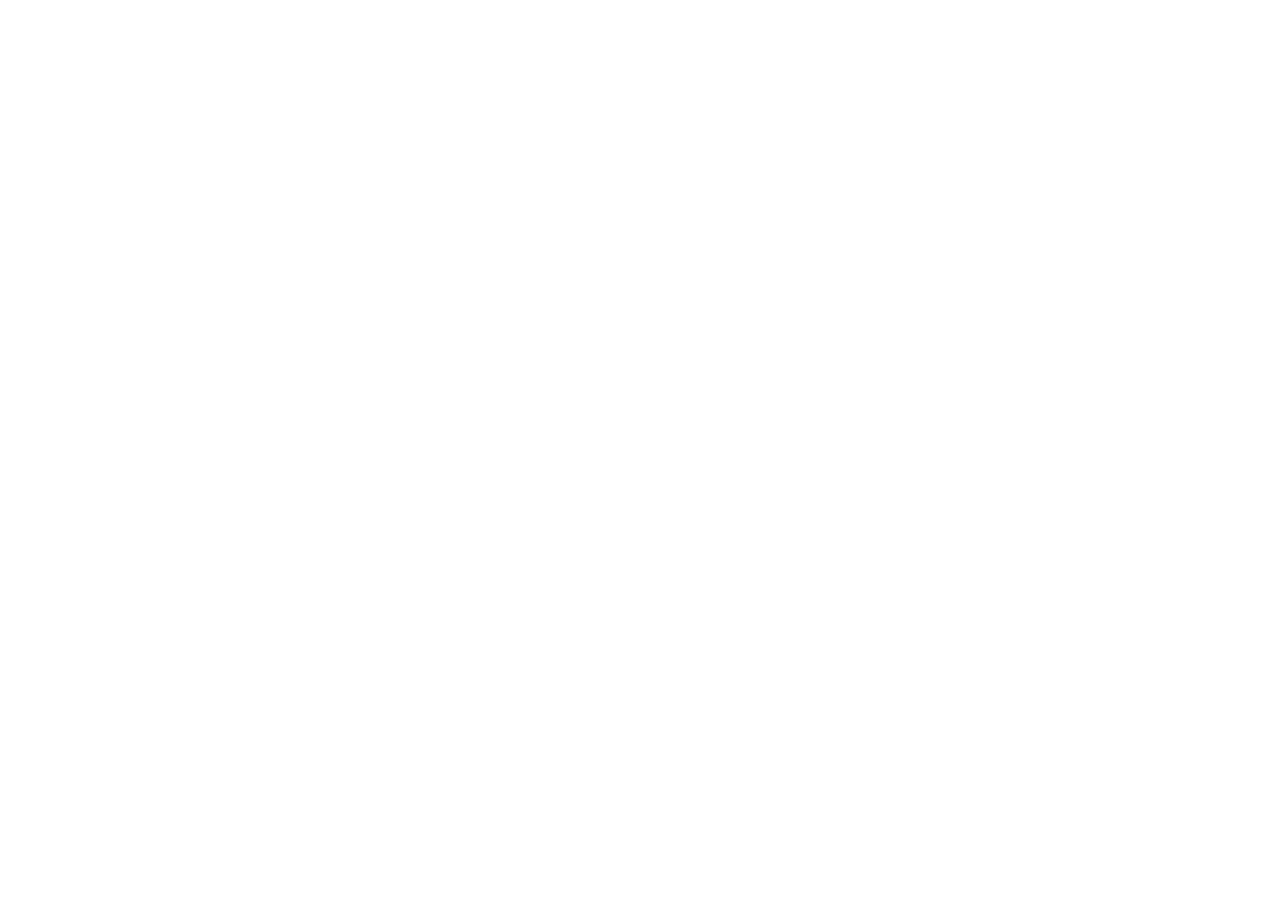
==== profile.html @ 38b1b71f "twitter clone" ====
<!DOCTYPE html>
<html lang="en">
<head>
    <meta charset="UTF-8">
    <meta http-equiv="X-UA-Compatible" content="IE=edge">
    <meta name="viewport" content="width=device-width, initial-scale=1.0">
    <link rel="shortcut icon" type="image/svg" href="/images/favicon.svg">
    <title>Profile | It's you</title>
</head>
<body>
    
</body>
</html>
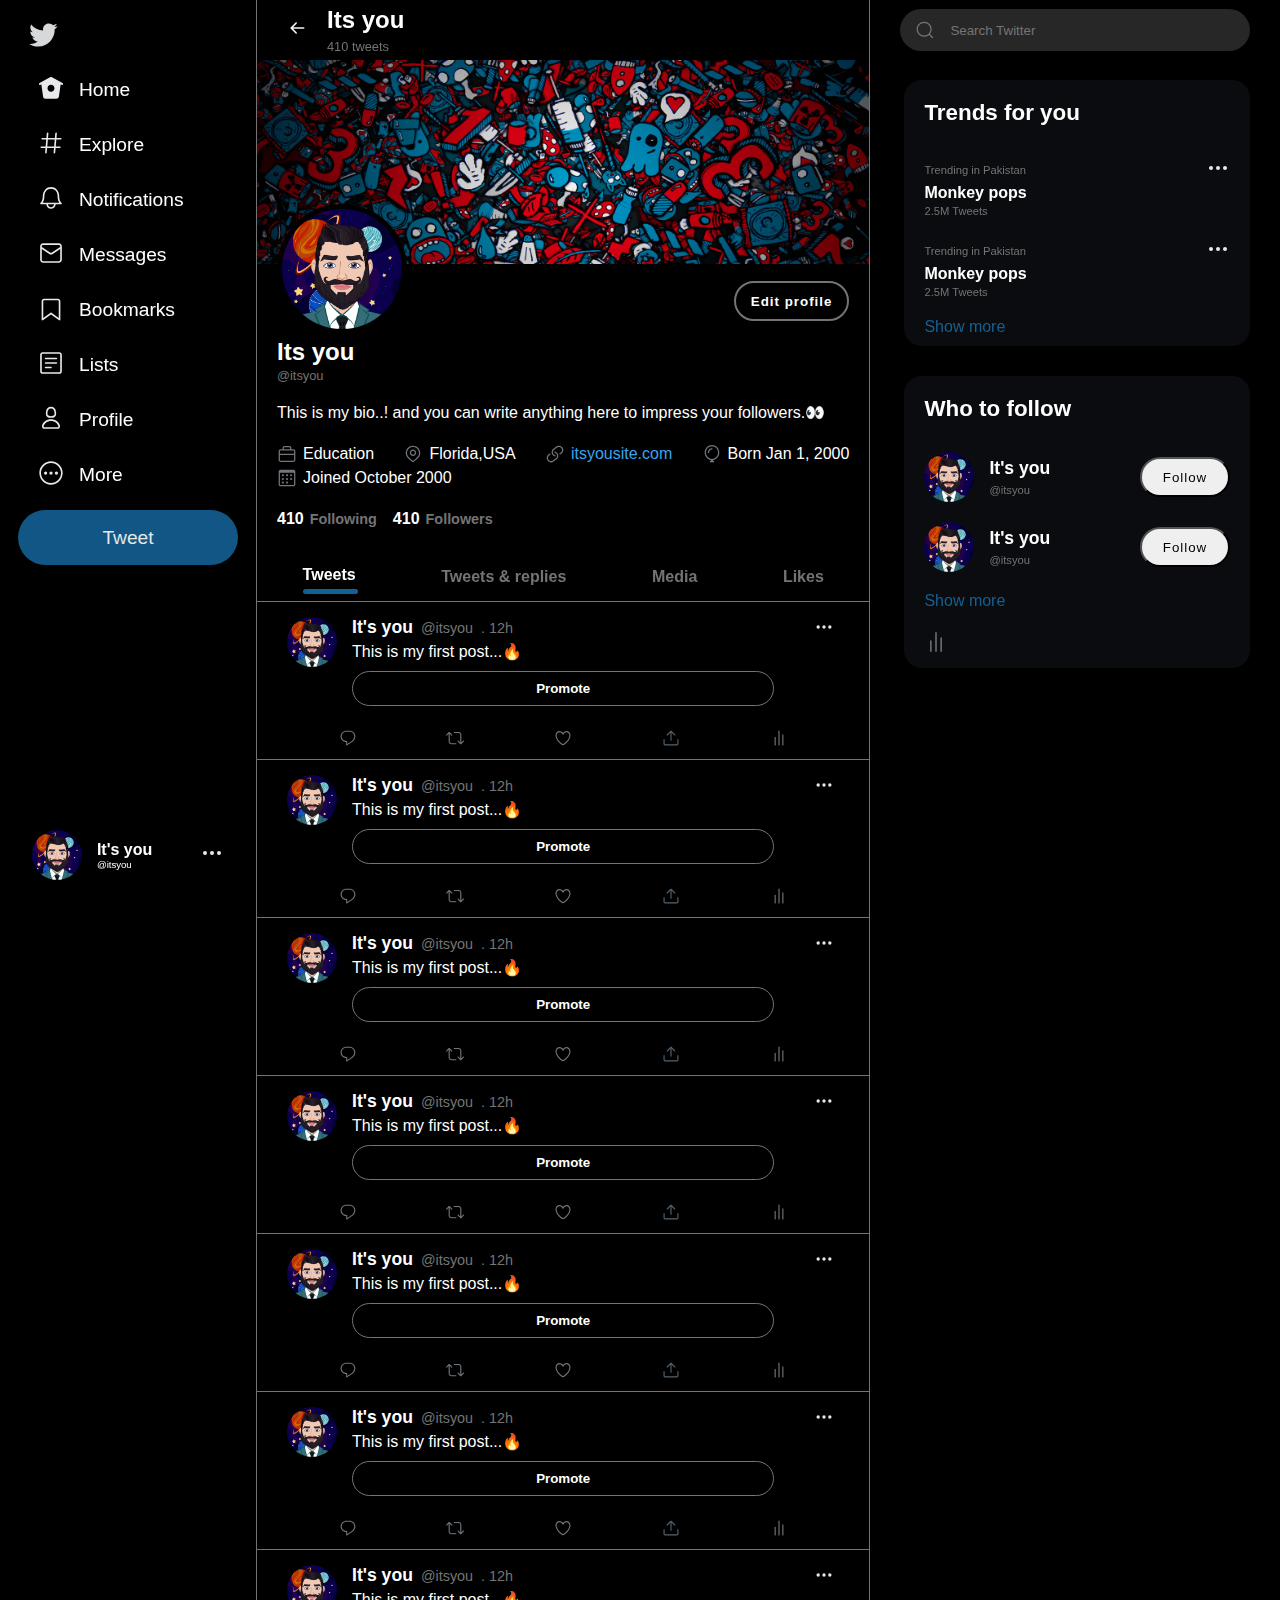
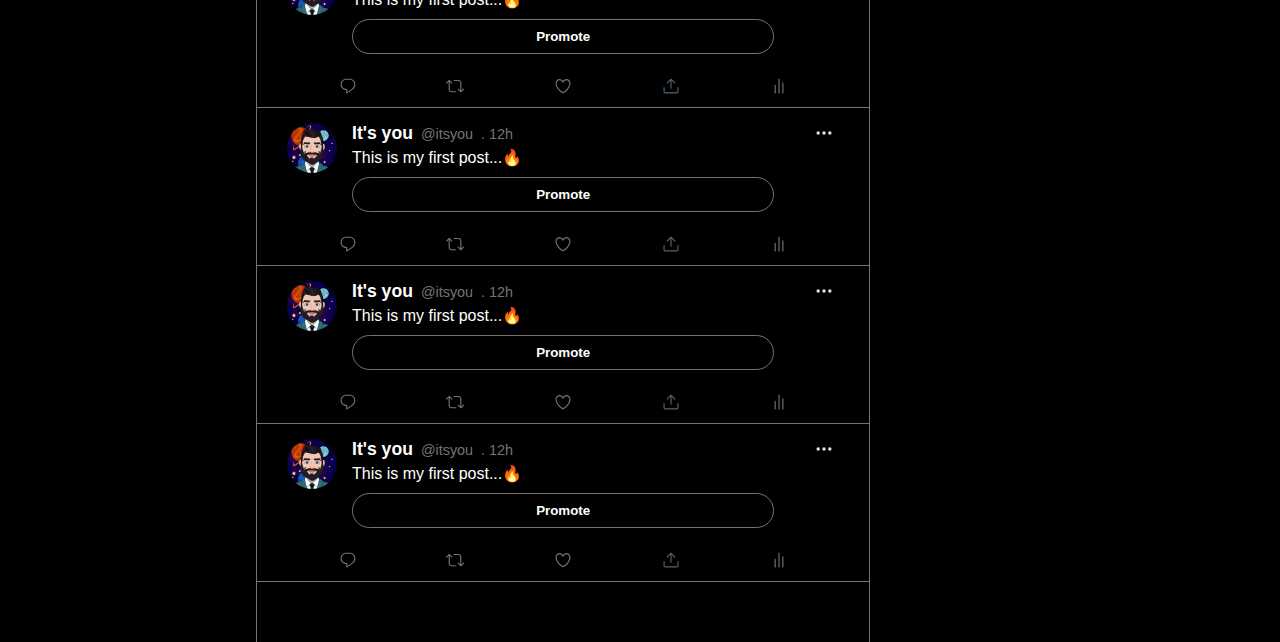
==== commit 99da9262: "twitter" ====
--- a/profile.html
+++ b/profile.html
@@ -1,13 +1,849 @@
 <!DOCTYPE html>
 <html lang="en">
+
 <head>
     <meta charset="UTF-8">
     <meta http-equiv="X-UA-Compatible" content="IE=edge">
     <meta name="viewport" content="width=device-width, initial-scale=1.0">
-    <link rel="shortcut icon" type="image/svg" href="/images/favicon.svg">
-    <title>Profile | It's you</title>
+    <link rel="stylesheet" type="text/css" href="profile.css">
+    <link rel="shortcut icon" type="image/svg" href="favicon.svg">
+    <title>Its you(@itsyou) / Twitter</title>
 </head>
+
 <body>
-    
+    <main>
+        <nav>
+            <div class="main-links">
+                <ul>
+                    <li>
+                        <a href="#">
+                            <img src="logo.svg" alt="logo">
+                        </a>
+                    </li>
+
+                    <li>
+                        <a href="#">
+                            <img src="home.svg" alt="home"><span class="menu-name">Home</span></a>
+                    </li>
+
+                    <li>
+                        <a href="#">
+                            <img src="hash.svg" alt="explore"><span class="menu-name">Explore</span></a>
+                    </li>
+
+                    <li>
+                        <a href="#">
+                            <img src="notification.svg" alt="notification"><span class="menu-name">Notifications </span></a>
+                    </li>
+
+                    <li>
+                        <a href="#">
+                            <img src="message.svg" alt="messages"><span class="menu-name">Messages</span></a>
+                    </li>
+
+                    <li>
+                        <a href="#">
+                            <img src="bookmark.svg" alt="bookmarks"><span class="menu-name">Bookmarks</span></a>
+                    </li>
+
+                    <li>
+                        <a href="#">
+                            <img src="list.svg" alt="list"><span class="menu-name">Lists</span></a>
+                    </li>
+                    <li>
+                        <a href="#">
+                            <img src="profile.svg" alt="profile"><span class="menu-name">Profile </span></a>
+                    </li>
+                    <li>
+                        <a href="#">
+                            <img src="more-icon.svg" alt="more"><span class="menu-name">More </span></a>
+                    </li>
+                    <button class="btn-tweet" type="button"><span class="menu-name">Tweet</span><span class="img-tweet"><img src="tweet-icon.svg"></span></button>
+                </ul>
+                <div class="profile-main">
+                    <div class="profile-data">
+                        <img src="AvatarMaker.png" alt="profile">
+
+                        <span class="menu-name"><div class="profile-name">
+                            <h1>It's you</h1>
+                            <p>@itsyou</p>
+                        </div></span>
+                    </div>
+                    <a href="#">
+                        <span class="menu-name"><img src="3-dots.svg" profile="dots"></span>
+                    </a>
+                </div>
+            </div>
+
+
+        </nav>
+        <div class="main-container">
+            <!-- middle side -->
+            <div class="main-posts">
+                <!-- navbar for mobile -->
+
+                <nav class="navbar-mobile">
+                    <ul>
+                        <li>
+                            <a href="#">
+                                <img src="home.svg">
+                            </a>
+                        </li>
+                        <li>
+                            <a href="#">
+                                <img src="search.svg">
+                            </a>
+                        </li>
+                        <li>
+                            <a href="#">
+                                <img src="notification.svg">
+                            </a>
+                        </li>
+                        <li>
+                            <a href="#">
+                                <img src="message.svg">
+                            </a>
+                        </li>
+                    </ul>
+                </nav>
+                <div class="head">
+                    <div class="left">
+                        <a href="index.html">
+                            <img src="back-arrow.svg" alt="profile">
+                        </a>
+                        <a href="#">
+                            <h1>Its you</h1>
+                            <p class="thin">410 tweets</p>
+                        </a>
+                    </div>
+                    <!-- profile header -->
+                </div>
+                <div class="flex-textarea">
+                    <img src="cover.jpg" alt="profile" class="cover">
+                </div>
+                <div class="flex-icons">
+                    <div class="icon-profile">
+                        <img src="AvatarMaker.png" alt="profile" class="profile-pic">
+                    </div>
+                    <button type="button">Edit profile</button>
+                </div>
+                <div class="flex-details">
+                    <h1>
+                        Its you
+                    </h1>
+                    <p class="thin">@itsyou</p>
+                    <p class="bio" contenteditable="true">This is my bio..! and you can write anything here to impress your followers.👀</p>
+                    <div class="flex-links">
+                        <ul>
+                            <li>
+                                <img src="bag.svg" alt="bag">
+                                <p>Education</p>
+                            </li>
+                            <li>
+                                <img src="location-profile.svg" alt="location">
+                                <p>Florida,USA</p>
+                            </li>
+                            <li>
+                                <img src="link.svg" alt="link">
+                                <p class="site">itsyousite.com</p>
+                            </li>
+                            <li>
+                                <img src="dob.svg" alt="dob">
+                                <p>Born Jan 1, 2000</p>
+                            </li>
+                            <li>
+                                <img src="calendar-profile.svg" alt="dob">
+                                <p>Joined October 2000</p>
+                            </li>
+                        </ul>
+                    </div>
+
+                    <div class="follower-details">
+                        <h4>410<span class="thin">Following</span></h4>
+                        <h4>410<span class="thin">Followers</span></h4>
+                    </div>
+
+                </div>
+                <div class="tweet-menu">
+                    <ul>
+                        <li>
+                            <a href="#">
+                                <h4>Tweets</h4>
+                            </a>
+                        </li>
+                        <li>
+                            <a href="#">
+                                <h4 class="thin">Tweets & replies</h4>
+                            </a>
+                        </li>
+                        <li>
+                            <a href="#">
+                                <h4 class="thin">Media</h4>
+                            </a>
+                        </li>
+                        <li>
+                            <a href="#">
+                                <h4 class="thin">Likes</h4>
+                            </a>
+                        </li>
+
+                    </ul>
+                </div>
+                <!-- posts -->
+                <div class="follower-post">
+                    <div class="follower">
+                        <img src="AvatarMaker.png" alt="profile">
+                        <h1>It's you<span class="follower-id">&nbsp; @itsyou&nbsp;&nbsp;. 12h</span></h1>
+                    </div>
+                    <div class="dots">
+                        <a href="#">
+                            <img src="3-dots.svg" alt="menu">
+                        </a>
+                    </div>
+                </div>
+                <div class="post">
+                    <p>This is my first post...🔥</p>
+                    <button type="button">Promote</button>
+                </div>
+                <div class="post-icon">
+
+                    <ul>
+                        <li>
+                            <a href="#">
+                                <i>
+                                <svg xmlns:xlink="http://www.w3.org/1999/xlink" xmlns="http://www.w3.org/2000/svg" viewBox="0 0 24 24" aria-hidden="true" class="r-4qtqp9 r-yyyyoo r-1xvli5t r-dnmrzs r-bnwqim r-1plcrui r-lrvibr r-1hdv0qi" width="24"  height="24" ><g fill="#71767B"><path d="M14.046 2.242l-4.148-.01h-.002c-4.374 0-7.8 3.427-7.8 7.802 0 4.098 3.186 7.206 7.465 7.37v3.828c0 .108.044.286.12.403.142.225.384.347.632.347.138 0 .277-.038.402-.118.264-.168 6.473-4.14 8.088-5.506 1.902-1.61 3.04-3.97 3.043-6.312v-.017c-.006-4.367-3.43-7.787-7.8-7.788zm3.787 12.972c-1.134.96-4.862 3.405-6.772 4.643V16.67c0-.414-.335-.75-.75-.75h-.396c-3.66 0-6.318-2.476-6.318-5.886 0-3.534 2.768-6.302 6.3-6.302l4.147.01h.002c3.532 0 6.3 2.766 6.302 6.296-.003 1.91-.942 3.844-2.514 5.176z" fill="#71767B"></path></g></svg>
+                                </i>
+                            </a>
+                        </li>
+                        <li>
+                            <a href="#">
+                                <i>
+                                    <svg xmlns:xlink="http://www.w3.org/1999/xlink" xmlns="http://www.w3.org/2000/svg" viewBox="0 0 24 24" aria-hidden="true" class="r-4qtqp9 r-yyyyoo r-1xvli5t r-dnmrzs r-bnwqim r-1plcrui r-lrvibr r-1hdv0qi" width="24"  height="24" ><g fill="#71767B"><path d="M23.77 15.67c-.292-.293-.767-.293-1.06 0l-2.22 2.22V7.65c0-2.068-1.683-3.75-3.75-3.75h-5.85c-.414 0-.75.336-.75.75s.336.75.75.75h5.85c1.24 0 2.25 1.01 2.25 2.25v10.24l-2.22-2.22c-.293-.293-.768-.293-1.06 0s-.294.768 0 1.06l3.5 3.5c.145.147.337.22.53.22s.383-.072.53-.22l3.5-3.5c.294-.292.294-.767 0-1.06zm-10.66 3.28H7.26c-1.24 0-2.25-1.01-2.25-2.25V6.46l2.22 2.22c.148.147.34.22.532.22s.384-.073.53-.22c.293-.293.293-.768 0-1.06l-3.5-3.5c-.293-.294-.768-.294-1.06 0l-3.5 3.5c-.294.292-.294.767 0 1.06s.767.293 1.06 0l2.22-2.22V16.7c0 2.068 1.683 3.75 3.75 3.75h5.85c.414 0 .75-.336.75-.75s-.337-.75-.75-.75z" fill="#71767B"></path></g></svg>
+                                </i>
+                            </a>
+                        </li>
+                        <li>
+                            <a href="#">
+                                <i>
+                                    <svg xmlns:xlink="http://www.w3.org/1999/xlink" xmlns="http://www.w3.org/2000/svg" viewBox="0 0 24 24" aria-hidden="true" class="r-4qtqp9 r-yyyyoo r-1xvli5t r-dnmrzs r-bnwqim r-1plcrui r-lrvibr r-1hdv0qi" width="24"  height="24" ><g fill="#71767B"><path d="M12 21.638h-.014C9.403 21.59 1.95 14.856 1.95 8.478c0-3.064 2.525-5.754 5.403-5.754 2.29 0 3.83 1.58 4.646 2.73.814-1.148 2.354-2.73 4.645-2.73 2.88 0 5.404 2.69 5.404 5.755 0 6.376-7.454 13.11-10.037 13.157H12zM7.354 4.225c-2.08 0-3.903 1.988-3.903 4.255 0 5.74 7.034 11.596 8.55 11.658 1.518-.062 8.55-5.917 8.55-11.658 0-2.267-1.823-4.255-3.903-4.255-2.528 0-3.94 2.936-3.952 2.965-.23.562-1.156.562-1.387 0-.014-.03-1.425-2.965-3.954-2.965z" fill="#71767B"></path></g></svg>
+                                </i>
+                            </a>
+                        </li>
+                        <li>
+                            <a href="#">
+                                <i>
+                                    <svg xmlns:xlink="http://www.w3.org/1999/xlink" xmlns="http://www.w3.org/2000/svg" viewBox="0 0 24 24" aria-hidden="true" class="r-4qtqp9 r-yyyyoo r-1xvli5t r-dnmrzs r-bnwqim r-1plcrui r-lrvibr r-1hdv0qi" width="24"  height="24" ><g fill="#536471"><path d="M17.53 7.47l-5-5c-.293-.293-.768-.293-1.06 0l-5 5c-.294.293-.294.768 0 1.06s.767.294 1.06 0l3.72-3.72V15c0 .414.336.75.75.75s.75-.336.75-.75V4.81l3.72 3.72c.146.147.338.22.53.22s.384-.072.53-.22c.293-.293.293-.767 0-1.06z" fill="#536471"></path><path d="M19.708 21.944H4.292C3.028 21.944 2 20.916 2 19.652V14c0-.414.336-.75.75-.75s.75.336.75.75v5.652c0 .437.355.792.792.792h15.416c.437 0 .792-.355.792-.792V14c0-.414.336-.75.75-.75s.75.336.75.75v5.652c0 1.264-1.028 2.292-2.292 2.292z" fill="#536471"></path></g></svg>
+                                </i>
+                            </a>
+                        </li>
+                        <li>
+                            <a href="#">
+                                <i>
+                                    <svg xmlns:xlink="http://www.w3.org/1999/xlink" xmlns="http://www.w3.org/2000/svg" viewBox="0 0 24 24" aria-hidden="true" class="r-4qtqp9 r-yyyyoo r-1xvli5t r-dnmrzs r-bnwqim r-1plcrui r-lrvibr r-1hdv0qi" width="24"  height="24" ><g fill="#71767B"><path d="M12 22c-.414 0-.75-.336-.75-.75V2.75c0-.414.336-.75.75-.75s.75.336.75.75v18.5c0 .414-.336.75-.75.75zm5.14 0c-.415 0-.75-.336-.75-.75V7.89c0-.415.335-.75.75-.75s.75.335.75.75v13.36c0 .414-.337.75-.75.75zM6.86 22c-.413 0-.75-.336-.75-.75V10.973c0-.414.337-.75.75-.75s.75.336.75.75V21.25c0 .414-.335.75-.75.75z" fill="#71767B"></path></g></svg>
+                                </i>
+                            </a>
+                        </li>
+                    </ul>
+                </div>
+                <!-- end post -->
+
+                <!-- posts -->
+                <div class="follower-post">
+                    <div class="follower">
+                        <img src="AvatarMaker.png" alt="profile">
+                        <h1>It's you<span class="follower-id">&nbsp; @itsyou&nbsp;&nbsp;. 12h</span></h1>
+                    </div>
+                    <div class="dots">
+                        <a href="#">
+                            <img src="3-dots.svg" alt="menu">
+                        </a>
+                    </div>
+                </div>
+                <div class="post">
+                    <p>This is my first post...🔥</p>
+                    <button type="button">Promote</button>
+                </div>
+                <div class="post-icon">
+                    <ul>
+                        <li>
+                            <a href="#">
+                                <i>
+                                <svg xmlns:xlink="http://www.w3.org/1999/xlink" xmlns="http://www.w3.org/2000/svg" viewBox="0 0 24 24" aria-hidden="true" class="r-4qtqp9 r-yyyyoo r-1xvli5t r-dnmrzs r-bnwqim r-1plcrui r-lrvibr r-1hdv0qi" width="24"  height="24" ><g fill="#71767B"><path d="M14.046 2.242l-4.148-.01h-.002c-4.374 0-7.8 3.427-7.8 7.802 0 4.098 3.186 7.206 7.465 7.37v3.828c0 .108.044.286.12.403.142.225.384.347.632.347.138 0 .277-.038.402-.118.264-.168 6.473-4.14 8.088-5.506 1.902-1.61 3.04-3.97 3.043-6.312v-.017c-.006-4.367-3.43-7.787-7.8-7.788zm3.787 12.972c-1.134.96-4.862 3.405-6.772 4.643V16.67c0-.414-.335-.75-.75-.75h-.396c-3.66 0-6.318-2.476-6.318-5.886 0-3.534 2.768-6.302 6.3-6.302l4.147.01h.002c3.532 0 6.3 2.766 6.302 6.296-.003 1.91-.942 3.844-2.514 5.176z" fill="#71767B"></path></g></svg>
+                                </i>
+                            </a>
+                        </li>
+                        <li>
+                            <a href="#">
+                                <i>
+                                    <svg xmlns:xlink="http://www.w3.org/1999/xlink" xmlns="http://www.w3.org/2000/svg" viewBox="0 0 24 24" aria-hidden="true" class="r-4qtqp9 r-yyyyoo r-1xvli5t r-dnmrzs r-bnwqim r-1plcrui r-lrvibr r-1hdv0qi" width="24"  height="24" ><g fill="#71767B"><path d="M23.77 15.67c-.292-.293-.767-.293-1.06 0l-2.22 2.22V7.65c0-2.068-1.683-3.75-3.75-3.75h-5.85c-.414 0-.75.336-.75.75s.336.75.75.75h5.85c1.24 0 2.25 1.01 2.25 2.25v10.24l-2.22-2.22c-.293-.293-.768-.293-1.06 0s-.294.768 0 1.06l3.5 3.5c.145.147.337.22.53.22s.383-.072.53-.22l3.5-3.5c.294-.292.294-.767 0-1.06zm-10.66 3.28H7.26c-1.24 0-2.25-1.01-2.25-2.25V6.46l2.22 2.22c.148.147.34.22.532.22s.384-.073.53-.22c.293-.293.293-.768 0-1.06l-3.5-3.5c-.293-.294-.768-.294-1.06 0l-3.5 3.5c-.294.292-.294.767 0 1.06s.767.293 1.06 0l2.22-2.22V16.7c0 2.068 1.683 3.75 3.75 3.75h5.85c.414 0 .75-.336.75-.75s-.337-.75-.75-.75z" fill="#71767B"></path></g></svg>
+                                </i>
+                            </a>
+                        </li>
+                        <li>
+                            <a href="#">
+                                <i>
+                                    <svg xmlns:xlink="http://www.w3.org/1999/xlink" xmlns="http://www.w3.org/2000/svg" viewBox="0 0 24 24" aria-hidden="true" class="r-4qtqp9 r-yyyyoo r-1xvli5t r-dnmrzs r-bnwqim r-1plcrui r-lrvibr r-1hdv0qi" width="24"  height="24" ><g fill="#71767B"><path d="M12 21.638h-.014C9.403 21.59 1.95 14.856 1.95 8.478c0-3.064 2.525-5.754 5.403-5.754 2.29 0 3.83 1.58 4.646 2.73.814-1.148 2.354-2.73 4.645-2.73 2.88 0 5.404 2.69 5.404 5.755 0 6.376-7.454 13.11-10.037 13.157H12zM7.354 4.225c-2.08 0-3.903 1.988-3.903 4.255 0 5.74 7.034 11.596 8.55 11.658 1.518-.062 8.55-5.917 8.55-11.658 0-2.267-1.823-4.255-3.903-4.255-2.528 0-3.94 2.936-3.952 2.965-.23.562-1.156.562-1.387 0-.014-.03-1.425-2.965-3.954-2.965z" fill="#71767B"></path></g></svg>
+                                </i>
+                            </a>
+                        </li>
+                        <li>
+                            <a href="#">
+                                <i>
+                                    <svg xmlns:xlink="http://www.w3.org/1999/xlink" xmlns="http://www.w3.org/2000/svg" viewBox="0 0 24 24" aria-hidden="true" class="r-4qtqp9 r-yyyyoo r-1xvli5t r-dnmrzs r-bnwqim r-1plcrui r-lrvibr r-1hdv0qi" width="24"  height="24" ><g fill="#536471"><path d="M17.53 7.47l-5-5c-.293-.293-.768-.293-1.06 0l-5 5c-.294.293-.294.768 0 1.06s.767.294 1.06 0l3.72-3.72V15c0 .414.336.75.75.75s.75-.336.75-.75V4.81l3.72 3.72c.146.147.338.22.53.22s.384-.072.53-.22c.293-.293.293-.767 0-1.06z" fill="#536471"></path><path d="M19.708 21.944H4.292C3.028 21.944 2 20.916 2 19.652V14c0-.414.336-.75.75-.75s.75.336.75.75v5.652c0 .437.355.792.792.792h15.416c.437 0 .792-.355.792-.792V14c0-.414.336-.75.75-.75s.75.336.75.75v5.652c0 1.264-1.028 2.292-2.292 2.292z" fill="#536471"></path></g></svg>
+                                </i>
+                            </a>
+                        </li>
+                        <li>
+                            <a href="#">
+                                <i>
+                                    <svg xmlns:xlink="http://www.w3.org/1999/xlink" xmlns="http://www.w3.org/2000/svg" viewBox="0 0 24 24" aria-hidden="true" class="r-4qtqp9 r-yyyyoo r-1xvli5t r-dnmrzs r-bnwqim r-1plcrui r-lrvibr r-1hdv0qi" width="24"  height="24" ><g fill="#71767B"><path d="M12 22c-.414 0-.75-.336-.75-.75V2.75c0-.414.336-.75.75-.75s.75.336.75.75v18.5c0 .414-.336.75-.75.75zm5.14 0c-.415 0-.75-.336-.75-.75V7.89c0-.415.335-.75.75-.75s.75.335.75.75v13.36c0 .414-.337.75-.75.75zM6.86 22c-.413 0-.75-.336-.75-.75V10.973c0-.414.337-.75.75-.75s.75.336.75.75V21.25c0 .414-.335.75-.75.75z" fill="#71767B"></path></g></svg>
+                                </i>
+                            </a>
+                        </li>
+                    </ul>
+                </div>
+                <!-- end post -->
+
+                <!-- posts -->
+                <div class="follower-post">
+                    <div class="follower">
+                        <img src="AvatarMaker.png" alt="profile">
+                        <h1>It's you<span class="follower-id">&nbsp; @itsyou&nbsp;&nbsp;. 12h</span></h1>
+                    </div>
+                    <div class="dots">
+                        <a href="#">
+                            <img src="3-dots.svg" alt="menu">
+                        </a>
+                    </div>
+                </div>
+                <div class="post">
+                    <p>This is my first post...🔥</p>
+                    <button type="button">Promote</button>
+                </div>
+                <div class="post-icon">
+                    <ul>
+                        <li>
+                            <a href="#">
+                                <i>
+                                <svg xmlns:xlink="http://www.w3.org/1999/xlink" xmlns="http://www.w3.org/2000/svg" viewBox="0 0 24 24" aria-hidden="true" class="r-4qtqp9 r-yyyyoo r-1xvli5t r-dnmrzs r-bnwqim r-1plcrui r-lrvibr r-1hdv0qi" width="24"  height="24" ><g fill="#71767B"><path d="M14.046 2.242l-4.148-.01h-.002c-4.374 0-7.8 3.427-7.8 7.802 0 4.098 3.186 7.206 7.465 7.37v3.828c0 .108.044.286.12.403.142.225.384.347.632.347.138 0 .277-.038.402-.118.264-.168 6.473-4.14 8.088-5.506 1.902-1.61 3.04-3.97 3.043-6.312v-.017c-.006-4.367-3.43-7.787-7.8-7.788zm3.787 12.972c-1.134.96-4.862 3.405-6.772 4.643V16.67c0-.414-.335-.75-.75-.75h-.396c-3.66 0-6.318-2.476-6.318-5.886 0-3.534 2.768-6.302 6.3-6.302l4.147.01h.002c3.532 0 6.3 2.766 6.302 6.296-.003 1.91-.942 3.844-2.514 5.176z" fill="#71767B"></path></g></svg>
+                                </i>
+                            </a>
+                        </li>
+                        <li>
+                            <a href="#">
+                                <i>
+                                    <svg xmlns:xlink="http://www.w3.org/1999/xlink" xmlns="http://www.w3.org/2000/svg" viewBox="0 0 24 24" aria-hidden="true" class="r-4qtqp9 r-yyyyoo r-1xvli5t r-dnmrzs r-bnwqim r-1plcrui r-lrvibr r-1hdv0qi" width="24"  height="24" ><g fill="#71767B"><path d="M23.77 15.67c-.292-.293-.767-.293-1.06 0l-2.22 2.22V7.65c0-2.068-1.683-3.75-3.75-3.75h-5.85c-.414 0-.75.336-.75.75s.336.75.75.75h5.85c1.24 0 2.25 1.01 2.25 2.25v10.24l-2.22-2.22c-.293-.293-.768-.293-1.06 0s-.294.768 0 1.06l3.5 3.5c.145.147.337.22.53.22s.383-.072.53-.22l3.5-3.5c.294-.292.294-.767 0-1.06zm-10.66 3.28H7.26c-1.24 0-2.25-1.01-2.25-2.25V6.46l2.22 2.22c.148.147.34.22.532.22s.384-.073.53-.22c.293-.293.293-.768 0-1.06l-3.5-3.5c-.293-.294-.768-.294-1.06 0l-3.5 3.5c-.294.292-.294.767 0 1.06s.767.293 1.06 0l2.22-2.22V16.7c0 2.068 1.683 3.75 3.75 3.75h5.85c.414 0 .75-.336.75-.75s-.337-.75-.75-.75z" fill="#71767B"></path></g></svg>
+                                </i>
+                            </a>
+                        </li>
+                        <li>
+                            <a href="#">
+                                <i>
+                                    <svg xmlns:xlink="http://www.w3.org/1999/xlink" xmlns="http://www.w3.org/2000/svg" viewBox="0 0 24 24" aria-hidden="true" class="r-4qtqp9 r-yyyyoo r-1xvli5t r-dnmrzs r-bnwqim r-1plcrui r-lrvibr r-1hdv0qi" width="24"  height="24" ><g fill="#71767B"><path d="M12 21.638h-.014C9.403 21.59 1.95 14.856 1.95 8.478c0-3.064 2.525-5.754 5.403-5.754 2.29 0 3.83 1.58 4.646 2.73.814-1.148 2.354-2.73 4.645-2.73 2.88 0 5.404 2.69 5.404 5.755 0 6.376-7.454 13.11-10.037 13.157H12zM7.354 4.225c-2.08 0-3.903 1.988-3.903 4.255 0 5.74 7.034 11.596 8.55 11.658 1.518-.062 8.55-5.917 8.55-11.658 0-2.267-1.823-4.255-3.903-4.255-2.528 0-3.94 2.936-3.952 2.965-.23.562-1.156.562-1.387 0-.014-.03-1.425-2.965-3.954-2.965z" fill="#71767B"></path></g></svg>
+                                </i>
+                            </a>
+                        </li>
+                        <li>
+                            <a href="#">
+                                <i>
+                                    <svg xmlns:xlink="http://www.w3.org/1999/xlink" xmlns="http://www.w3.org/2000/svg" viewBox="0 0 24 24" aria-hidden="true" class="r-4qtqp9 r-yyyyoo r-1xvli5t r-dnmrzs r-bnwqim r-1plcrui r-lrvibr r-1hdv0qi" width="24"  height="24" ><g fill="#536471"><path d="M17.53 7.47l-5-5c-.293-.293-.768-.293-1.06 0l-5 5c-.294.293-.294.768 0 1.06s.767.294 1.06 0l3.72-3.72V15c0 .414.336.75.75.75s.75-.336.75-.75V4.81l3.72 3.72c.146.147.338.22.53.22s.384-.072.53-.22c.293-.293.293-.767 0-1.06z" fill="#536471"></path><path d="M19.708 21.944H4.292C3.028 21.944 2 20.916 2 19.652V14c0-.414.336-.75.75-.75s.75.336.75.75v5.652c0 .437.355.792.792.792h15.416c.437 0 .792-.355.792-.792V14c0-.414.336-.75.75-.75s.75.336.75.75v5.652c0 1.264-1.028 2.292-2.292 2.292z" fill="#536471"></path></g></svg>
+                                </i>
+                            </a>
+                        </li>
+                        <li>
+                            <a href="#">
+                                <i>
+                                    <svg xmlns:xlink="http://www.w3.org/1999/xlink" xmlns="http://www.w3.org/2000/svg" viewBox="0 0 24 24" aria-hidden="true" class="r-4qtqp9 r-yyyyoo r-1xvli5t r-dnmrzs r-bnwqim r-1plcrui r-lrvibr r-1hdv0qi" width="24"  height="24" ><g fill="#71767B"><path d="M12 22c-.414 0-.75-.336-.75-.75V2.75c0-.414.336-.75.75-.75s.75.336.75.75v18.5c0 .414-.336.75-.75.75zm5.14 0c-.415 0-.75-.336-.75-.75V7.89c0-.415.335-.75.75-.75s.75.335.75.75v13.36c0 .414-.337.75-.75.75zM6.86 22c-.413 0-.75-.336-.75-.75V10.973c0-.414.337-.75.75-.75s.75.336.75.75V21.25c0 .414-.335.75-.75.75z" fill="#71767B"></path></g></svg>
+                                </i>
+                            </a>
+                        </li>
+                    </ul>
+                </div>
+                <!-- end post -->
+
+                <!-- posts -->
+                <div class="follower-post">
+                    <div class="follower">
+                        <img src="AvatarMaker.png" alt="profile">
+                        <h1>It's you<span class="follower-id">&nbsp; @itsyou&nbsp;&nbsp;. 12h</span></h1>
+                    </div>
+                    <div class="dots">
+                        <a href="#">
+                            <img src="3-dots.svg" alt="menu">
+                        </a>
+                    </div>
+                </div>
+                <div class="post">
+                    <p>This is my first post...🔥</p>
+                    <button type="button">Promote</button>
+                </div>
+                <div class="post-icon">
+                    <ul>
+                        <li>
+                            <a href="#">
+                                <i>
+                                <svg xmlns:xlink="http://www.w3.org/1999/xlink" xmlns="http://www.w3.org/2000/svg" viewBox="0 0 24 24" aria-hidden="true" class="r-4qtqp9 r-yyyyoo r-1xvli5t r-dnmrzs r-bnwqim r-1plcrui r-lrvibr r-1hdv0qi" width="24"  height="24" ><g fill="#71767B"><path d="M14.046 2.242l-4.148-.01h-.002c-4.374 0-7.8 3.427-7.8 7.802 0 4.098 3.186 7.206 7.465 7.37v3.828c0 .108.044.286.12.403.142.225.384.347.632.347.138 0 .277-.038.402-.118.264-.168 6.473-4.14 8.088-5.506 1.902-1.61 3.04-3.97 3.043-6.312v-.017c-.006-4.367-3.43-7.787-7.8-7.788zm3.787 12.972c-1.134.96-4.862 3.405-6.772 4.643V16.67c0-.414-.335-.75-.75-.75h-.396c-3.66 0-6.318-2.476-6.318-5.886 0-3.534 2.768-6.302 6.3-6.302l4.147.01h.002c3.532 0 6.3 2.766 6.302 6.296-.003 1.91-.942 3.844-2.514 5.176z" fill="#71767B"></path></g></svg>
+                                </i>
+                            </a>
+                        </li>
+                        <li>
+                            <a href="#">
+                                <i>
+                                    <svg xmlns:xlink="http://www.w3.org/1999/xlink" xmlns="http://www.w3.org/2000/svg" viewBox="0 0 24 24" aria-hidden="true" class="r-4qtqp9 r-yyyyoo r-1xvli5t r-dnmrzs r-bnwqim r-1plcrui r-lrvibr r-1hdv0qi" width="24"  height="24" ><g fill="#71767B"><path d="M23.77 15.67c-.292-.293-.767-.293-1.06 0l-2.22 2.22V7.65c0-2.068-1.683-3.75-3.75-3.75h-5.85c-.414 0-.75.336-.75.75s.336.75.75.75h5.85c1.24 0 2.25 1.01 2.25 2.25v10.24l-2.22-2.22c-.293-.293-.768-.293-1.06 0s-.294.768 0 1.06l3.5 3.5c.145.147.337.22.53.22s.383-.072.53-.22l3.5-3.5c.294-.292.294-.767 0-1.06zm-10.66 3.28H7.26c-1.24 0-2.25-1.01-2.25-2.25V6.46l2.22 2.22c.148.147.34.22.532.22s.384-.073.53-.22c.293-.293.293-.768 0-1.06l-3.5-3.5c-.293-.294-.768-.294-1.06 0l-3.5 3.5c-.294.292-.294.767 0 1.06s.767.293 1.06 0l2.22-2.22V16.7c0 2.068 1.683 3.75 3.75 3.75h5.85c.414 0 .75-.336.75-.75s-.337-.75-.75-.75z" fill="#71767B"></path></g></svg>
+                                </i>
+                            </a>
+                        </li>
+                        <li>
+                            <a href="#">
+                                <i>
+                                    <svg xmlns:xlink="http://www.w3.org/1999/xlink" xmlns="http://www.w3.org/2000/svg" viewBox="0 0 24 24" aria-hidden="true" class="r-4qtqp9 r-yyyyoo r-1xvli5t r-dnmrzs r-bnwqim r-1plcrui r-lrvibr r-1hdv0qi" width="24"  height="24" ><g fill="#71767B"><path d="M12 21.638h-.014C9.403 21.59 1.95 14.856 1.95 8.478c0-3.064 2.525-5.754 5.403-5.754 2.29 0 3.83 1.58 4.646 2.73.814-1.148 2.354-2.73 4.645-2.73 2.88 0 5.404 2.69 5.404 5.755 0 6.376-7.454 13.11-10.037 13.157H12zM7.354 4.225c-2.08 0-3.903 1.988-3.903 4.255 0 5.74 7.034 11.596 8.55 11.658 1.518-.062 8.55-5.917 8.55-11.658 0-2.267-1.823-4.255-3.903-4.255-2.528 0-3.94 2.936-3.952 2.965-.23.562-1.156.562-1.387 0-.014-.03-1.425-2.965-3.954-2.965z" fill="#71767B"></path></g></svg>
+                                </i>
+                            </a>
+                        </li>
+                        <li>
+                            <a href="#">
+                                <i>
+                                    <svg xmlns:xlink="http://www.w3.org/1999/xlink" xmlns="http://www.w3.org/2000/svg" viewBox="0 0 24 24" aria-hidden="true" class="r-4qtqp9 r-yyyyoo r-1xvli5t r-dnmrzs r-bnwqim r-1plcrui r-lrvibr r-1hdv0qi" width="24"  height="24" ><g fill="#536471"><path d="M17.53 7.47l-5-5c-.293-.293-.768-.293-1.06 0l-5 5c-.294.293-.294.768 0 1.06s.767.294 1.06 0l3.72-3.72V15c0 .414.336.75.75.75s.75-.336.75-.75V4.81l3.72 3.72c.146.147.338.22.53.22s.384-.072.53-.22c.293-.293.293-.767 0-1.06z" fill="#536471"></path><path d="M19.708 21.944H4.292C3.028 21.944 2 20.916 2 19.652V14c0-.414.336-.75.75-.75s.75.336.75.75v5.652c0 .437.355.792.792.792h15.416c.437 0 .792-.355.792-.792V14c0-.414.336-.75.75-.75s.75.336.75.75v5.652c0 1.264-1.028 2.292-2.292 2.292z" fill="#536471"></path></g></svg>
+                                </i>
+                            </a>
+                        </li>
+                        <li>
+                            <a href="#">
+                                <i>
+                                    <svg xmlns:xlink="http://www.w3.org/1999/xlink" xmlns="http://www.w3.org/2000/svg" viewBox="0 0 24 24" aria-hidden="true" class="r-4qtqp9 r-yyyyoo r-1xvli5t r-dnmrzs r-bnwqim r-1plcrui r-lrvibr r-1hdv0qi" width="24"  height="24" ><g fill="#71767B"><path d="M12 22c-.414 0-.75-.336-.75-.75V2.75c0-.414.336-.75.75-.75s.75.336.75.75v18.5c0 .414-.336.75-.75.75zm5.14 0c-.415 0-.75-.336-.75-.75V7.89c0-.415.335-.75.75-.75s.75.335.75.75v13.36c0 .414-.337.75-.75.75zM6.86 22c-.413 0-.75-.336-.75-.75V10.973c0-.414.337-.75.75-.75s.75.336.75.75V21.25c0 .414-.335.75-.75.75z" fill="#71767B"></path></g></svg>
+                                </i>
+                            </a>
+                        </li>
+                    </ul>
+                </div>
+                <!-- end post -->
+
+                <!-- posts -->
+                <div class="follower-post">
+                    <div class="follower">
+                        <img src="AvatarMaker.png" alt="profile">
+                        <h1>It's you<span class="follower-id">&nbsp; @itsyou&nbsp;&nbsp;. 12h</span></h1>
+                    </div>
+                    <div class="dots">
+                        <a href="#">
+                            <img src="3-dots.svg" alt="menu">
+                        </a>
+                    </div>
+                </div>
+                <div class="post">
+                    <p>This is my first post...🔥</p>
+                    <button type="button">Promote</button>
+                </div>
+                <div class="post-icon">
+                    <ul>
+                        <li>
+                            <a href="#">
+                                <i>
+                                <svg xmlns:xlink="http://www.w3.org/1999/xlink" xmlns="http://www.w3.org/2000/svg" viewBox="0 0 24 24" aria-hidden="true" class="r-4qtqp9 r-yyyyoo r-1xvli5t r-dnmrzs r-bnwqim r-1plcrui r-lrvibr r-1hdv0qi" width="24"  height="24" ><g fill="#71767B"><path d="M14.046 2.242l-4.148-.01h-.002c-4.374 0-7.8 3.427-7.8 7.802 0 4.098 3.186 7.206 7.465 7.37v3.828c0 .108.044.286.12.403.142.225.384.347.632.347.138 0 .277-.038.402-.118.264-.168 6.473-4.14 8.088-5.506 1.902-1.61 3.04-3.97 3.043-6.312v-.017c-.006-4.367-3.43-7.787-7.8-7.788zm3.787 12.972c-1.134.96-4.862 3.405-6.772 4.643V16.67c0-.414-.335-.75-.75-.75h-.396c-3.66 0-6.318-2.476-6.318-5.886 0-3.534 2.768-6.302 6.3-6.302l4.147.01h.002c3.532 0 6.3 2.766 6.302 6.296-.003 1.91-.942 3.844-2.514 5.176z" fill="#71767B"></path></g></svg>
+                                </i>
+                            </a>
+                        </li>
+                        <li>
+                            <a href="#">
+                                <i>
+                                    <svg xmlns:xlink="http://www.w3.org/1999/xlink" xmlns="http://www.w3.org/2000/svg" viewBox="0 0 24 24" aria-hidden="true" class="r-4qtqp9 r-yyyyoo r-1xvli5t r-dnmrzs r-bnwqim r-1plcrui r-lrvibr r-1hdv0qi" width="24"  height="24" ><g fill="#71767B"><path d="M23.77 15.67c-.292-.293-.767-.293-1.06 0l-2.22 2.22V7.65c0-2.068-1.683-3.75-3.75-3.75h-5.85c-.414 0-.75.336-.75.75s.336.75.75.75h5.85c1.24 0 2.25 1.01 2.25 2.25v10.24l-2.22-2.22c-.293-.293-.768-.293-1.06 0s-.294.768 0 1.06l3.5 3.5c.145.147.337.22.53.22s.383-.072.53-.22l3.5-3.5c.294-.292.294-.767 0-1.06zm-10.66 3.28H7.26c-1.24 0-2.25-1.01-2.25-2.25V6.46l2.22 2.22c.148.147.34.22.532.22s.384-.073.53-.22c.293-.293.293-.768 0-1.06l-3.5-3.5c-.293-.294-.768-.294-1.06 0l-3.5 3.5c-.294.292-.294.767 0 1.06s.767.293 1.06 0l2.22-2.22V16.7c0 2.068 1.683 3.75 3.75 3.75h5.85c.414 0 .75-.336.75-.75s-.337-.75-.75-.75z" fill="#71767B"></path></g></svg>
+                                </i>
+                            </a>
+                        </li>
+                        <li>
+                            <a href="#">
+                                <i>
+                                    <svg xmlns:xlink="http://www.w3.org/1999/xlink" xmlns="http://www.w3.org/2000/svg" viewBox="0 0 24 24" aria-hidden="true" class="r-4qtqp9 r-yyyyoo r-1xvli5t r-dnmrzs r-bnwqim r-1plcrui r-lrvibr r-1hdv0qi" width="24"  height="24" ><g fill="#71767B"><path d="M12 21.638h-.014C9.403 21.59 1.95 14.856 1.95 8.478c0-3.064 2.525-5.754 5.403-5.754 2.29 0 3.83 1.58 4.646 2.73.814-1.148 2.354-2.73 4.645-2.73 2.88 0 5.404 2.69 5.404 5.755 0 6.376-7.454 13.11-10.037 13.157H12zM7.354 4.225c-2.08 0-3.903 1.988-3.903 4.255 0 5.74 7.034 11.596 8.55 11.658 1.518-.062 8.55-5.917 8.55-11.658 0-2.267-1.823-4.255-3.903-4.255-2.528 0-3.94 2.936-3.952 2.965-.23.562-1.156.562-1.387 0-.014-.03-1.425-2.965-3.954-2.965z" fill="#71767B"></path></g></svg>
+                                </i>
+                            </a>
+                        </li>
+                        <li>
+                            <a href="#">
+                                <i>
+                                    <svg xmlns:xlink="http://www.w3.org/1999/xlink" xmlns="http://www.w3.org/2000/svg" viewBox="0 0 24 24" aria-hidden="true" class="r-4qtqp9 r-yyyyoo r-1xvli5t r-dnmrzs r-bnwqim r-1plcrui r-lrvibr r-1hdv0qi" width="24"  height="24" ><g fill="#536471"><path d="M17.53 7.47l-5-5c-.293-.293-.768-.293-1.06 0l-5 5c-.294.293-.294.768 0 1.06s.767.294 1.06 0l3.72-3.72V15c0 .414.336.75.75.75s.75-.336.75-.75V4.81l3.72 3.72c.146.147.338.22.53.22s.384-.072.53-.22c.293-.293.293-.767 0-1.06z" fill="#536471"></path><path d="M19.708 21.944H4.292C3.028 21.944 2 20.916 2 19.652V14c0-.414.336-.75.75-.75s.75.336.75.75v5.652c0 .437.355.792.792.792h15.416c.437 0 .792-.355.792-.792V14c0-.414.336-.75.75-.75s.75.336.75.75v5.652c0 1.264-1.028 2.292-2.292 2.292z" fill="#536471"></path></g></svg>
+                                </i>
+                            </a>
+                        </li>
+                        <li>
+                            <a href="#">
+                                <i>
+                                    <svg xmlns:xlink="http://www.w3.org/1999/xlink" xmlns="http://www.w3.org/2000/svg" viewBox="0 0 24 24" aria-hidden="true" class="r-4qtqp9 r-yyyyoo r-1xvli5t r-dnmrzs r-bnwqim r-1plcrui r-lrvibr r-1hdv0qi" width="24"  height="24" ><g fill="#71767B"><path d="M12 22c-.414 0-.75-.336-.75-.75V2.75c0-.414.336-.75.75-.75s.75.336.75.75v18.5c0 .414-.336.75-.75.75zm5.14 0c-.415 0-.75-.336-.75-.75V7.89c0-.415.335-.75.75-.75s.75.335.75.75v13.36c0 .414-.337.75-.75.75zM6.86 22c-.413 0-.75-.336-.75-.75V10.973c0-.414.337-.75.75-.75s.75.336.75.75V21.25c0 .414-.335.75-.75.75z" fill="#71767B"></path></g></svg>
+                                </i>
+                            </a>
+                        </li>
+                    </ul>
+                </div>
+                <!-- end post -->
+
+                <!-- posts -->
+                <div class="follower-post">
+                    <div class="follower">
+                        <img src="AvatarMaker.png" alt="profile">
+                        <h1>It's you<span class="follower-id">&nbsp; @itsyou&nbsp;&nbsp;. 12h</span></h1>
+                    </div>
+                    <div class="dots">
+                        <a href="#">
+                            <img src="3-dots.svg" alt="menu">
+                        </a>
+                    </div>
+                </div>
+                <div class="post">
+                    <p>This is my first post...🔥</p>
+                    <button type="button">Promote</button>
+                </div>
+                <div class="post-icon">
+                    <ul>
+                        <li>
+                            <a href="#">
+                                <i>
+                                <svg xmlns:xlink="http://www.w3.org/1999/xlink" xmlns="http://www.w3.org/2000/svg" viewBox="0 0 24 24" aria-hidden="true" class="r-4qtqp9 r-yyyyoo r-1xvli5t r-dnmrzs r-bnwqim r-1plcrui r-lrvibr r-1hdv0qi" width="24"  height="24" ><g fill="#71767B"><path d="M14.046 2.242l-4.148-.01h-.002c-4.374 0-7.8 3.427-7.8 7.802 0 4.098 3.186 7.206 7.465 7.37v3.828c0 .108.044.286.12.403.142.225.384.347.632.347.138 0 .277-.038.402-.118.264-.168 6.473-4.14 8.088-5.506 1.902-1.61 3.04-3.97 3.043-6.312v-.017c-.006-4.367-3.43-7.787-7.8-7.788zm3.787 12.972c-1.134.96-4.862 3.405-6.772 4.643V16.67c0-.414-.335-.75-.75-.75h-.396c-3.66 0-6.318-2.476-6.318-5.886 0-3.534 2.768-6.302 6.3-6.302l4.147.01h.002c3.532 0 6.3 2.766 6.302 6.296-.003 1.91-.942 3.844-2.514 5.176z" fill="#71767B"></path></g></svg>
+                                </i>
+                            </a>
+                        </li>
+                        <li>
+                            <a href="#">
+                                <i>
+                                    <svg xmlns:xlink="http://www.w3.org/1999/xlink" xmlns="http://www.w3.org/2000/svg" viewBox="0 0 24 24" aria-hidden="true" class="r-4qtqp9 r-yyyyoo r-1xvli5t r-dnmrzs r-bnwqim r-1plcrui r-lrvibr r-1hdv0qi" width="24"  height="24" ><g fill="#71767B"><path d="M23.77 15.67c-.292-.293-.767-.293-1.06 0l-2.22 2.22V7.65c0-2.068-1.683-3.75-3.75-3.75h-5.85c-.414 0-.75.336-.75.75s.336.75.75.75h5.85c1.24 0 2.25 1.01 2.25 2.25v10.24l-2.22-2.22c-.293-.293-.768-.293-1.06 0s-.294.768 0 1.06l3.5 3.5c.145.147.337.22.53.22s.383-.072.53-.22l3.5-3.5c.294-.292.294-.767 0-1.06zm-10.66 3.28H7.26c-1.24 0-2.25-1.01-2.25-2.25V6.46l2.22 2.22c.148.147.34.22.532.22s.384-.073.53-.22c.293-.293.293-.768 0-1.06l-3.5-3.5c-.293-.294-.768-.294-1.06 0l-3.5 3.5c-.294.292-.294.767 0 1.06s.767.293 1.06 0l2.22-2.22V16.7c0 2.068 1.683 3.75 3.75 3.75h5.85c.414 0 .75-.336.75-.75s-.337-.75-.75-.75z" fill="#71767B"></path></g></svg>
+                                </i>
+                            </a>
+                        </li>
+                        <li>
+                            <a href="#">
+                                <i>
+                                    <svg xmlns:xlink="http://www.w3.org/1999/xlink" xmlns="http://www.w3.org/2000/svg" viewBox="0 0 24 24" aria-hidden="true" class="r-4qtqp9 r-yyyyoo r-1xvli5t r-dnmrzs r-bnwqim r-1plcrui r-lrvibr r-1hdv0qi" width="24"  height="24" ><g fill="#71767B"><path d="M12 21.638h-.014C9.403 21.59 1.95 14.856 1.95 8.478c0-3.064 2.525-5.754 5.403-5.754 2.29 0 3.83 1.58 4.646 2.73.814-1.148 2.354-2.73 4.645-2.73 2.88 0 5.404 2.69 5.404 5.755 0 6.376-7.454 13.11-10.037 13.157H12zM7.354 4.225c-2.08 0-3.903 1.988-3.903 4.255 0 5.74 7.034 11.596 8.55 11.658 1.518-.062 8.55-5.917 8.55-11.658 0-2.267-1.823-4.255-3.903-4.255-2.528 0-3.94 2.936-3.952 2.965-.23.562-1.156.562-1.387 0-.014-.03-1.425-2.965-3.954-2.965z" fill="#71767B"></path></g></svg>
+                                </i>
+                            </a>
+                        </li>
+                        <li>
+                            <a href="#">
+                                <i>
+                                    <svg xmlns:xlink="http://www.w3.org/1999/xlink" xmlns="http://www.w3.org/2000/svg" viewBox="0 0 24 24" aria-hidden="true" class="r-4qtqp9 r-yyyyoo r-1xvli5t r-dnmrzs r-bnwqim r-1plcrui r-lrvibr r-1hdv0qi" width="24"  height="24" ><g fill="#536471"><path d="M17.53 7.47l-5-5c-.293-.293-.768-.293-1.06 0l-5 5c-.294.293-.294.768 0 1.06s.767.294 1.06 0l3.72-3.72V15c0 .414.336.75.75.75s.75-.336.75-.75V4.81l3.72 3.72c.146.147.338.22.53.22s.384-.072.53-.22c.293-.293.293-.767 0-1.06z" fill="#536471"></path><path d="M19.708 21.944H4.292C3.028 21.944 2 20.916 2 19.652V14c0-.414.336-.75.75-.75s.75.336.75.75v5.652c0 .437.355.792.792.792h15.416c.437 0 .792-.355.792-.792V14c0-.414.336-.75.75-.75s.75.336.75.75v5.652c0 1.264-1.028 2.292-2.292 2.292z" fill="#536471"></path></g></svg>
+                                </i>
+                            </a>
+                        </li>
+                        <li>
+                            <a href="#">
+                                <i>
+                                    <svg xmlns:xlink="http://www.w3.org/1999/xlink" xmlns="http://www.w3.org/2000/svg" viewBox="0 0 24 24" aria-hidden="true" class="r-4qtqp9 r-yyyyoo r-1xvli5t r-dnmrzs r-bnwqim r-1plcrui r-lrvibr r-1hdv0qi" width="24"  height="24" ><g fill="#71767B"><path d="M12 22c-.414 0-.75-.336-.75-.75V2.75c0-.414.336-.75.75-.75s.75.336.75.75v18.5c0 .414-.336.75-.75.75zm5.14 0c-.415 0-.75-.336-.75-.75V7.89c0-.415.335-.75.75-.75s.75.335.75.75v13.36c0 .414-.337.75-.75.75zM6.86 22c-.413 0-.75-.336-.75-.75V10.973c0-.414.337-.75.75-.75s.75.336.75.75V21.25c0 .414-.335.75-.75.75z" fill="#71767B"></path></g></svg>
+                                </i>
+                            </a>
+                        </li>
+                    </ul>
+                </div>
+                <!-- end post -->
+
+                <!-- posts -->
+                <div class="follower-post">
+                    <div class="follower">
+                        <img src="AvatarMaker.png" alt="profile">
+                        <h1>It's you<span class="follower-id">&nbsp; @itsyou&nbsp;&nbsp;. 12h</span></h1>
+                    </div>
+                    <div class="dots">
+                        <a href="#">
+                            <img src="3-dots.svg" alt="menu">
+                        </a>
+                    </div>
+                </div>
+                <div class="post">
+                    <p>This is my first post...🔥</p>
+                    <button type="button">Promote</button>
+                </div>
+                <div class="post-icon">
+                    <ul>
+                        <li>
+                            <a href="#">
+                                <i>
+                                <svg xmlns:xlink="http://www.w3.org/1999/xlink" xmlns="http://www.w3.org/2000/svg" viewBox="0 0 24 24" aria-hidden="true" class="r-4qtqp9 r-yyyyoo r-1xvli5t r-dnmrzs r-bnwqim r-1plcrui r-lrvibr r-1hdv0qi" width="24"  height="24" ><g fill="#71767B"><path d="M14.046 2.242l-4.148-.01h-.002c-4.374 0-7.8 3.427-7.8 7.802 0 4.098 3.186 7.206 7.465 7.37v3.828c0 .108.044.286.12.403.142.225.384.347.632.347.138 0 .277-.038.402-.118.264-.168 6.473-4.14 8.088-5.506 1.902-1.61 3.04-3.97 3.043-6.312v-.017c-.006-4.367-3.43-7.787-7.8-7.788zm3.787 12.972c-1.134.96-4.862 3.405-6.772 4.643V16.67c0-.414-.335-.75-.75-.75h-.396c-3.66 0-6.318-2.476-6.318-5.886 0-3.534 2.768-6.302 6.3-6.302l4.147.01h.002c3.532 0 6.3 2.766 6.302 6.296-.003 1.91-.942 3.844-2.514 5.176z" fill="#71767B"></path></g></svg>
+                                </i>
+                            </a>
+                        </li>
+                        <li>
+                            <a href="#">
+                                <i>
+                                    <svg xmlns:xlink="http://www.w3.org/1999/xlink" xmlns="http://www.w3.org/2000/svg" viewBox="0 0 24 24" aria-hidden="true" class="r-4qtqp9 r-yyyyoo r-1xvli5t r-dnmrzs r-bnwqim r-1plcrui r-lrvibr r-1hdv0qi" width="24"  height="24" ><g fill="#71767B"><path d="M23.77 15.67c-.292-.293-.767-.293-1.06 0l-2.22 2.22V7.65c0-2.068-1.683-3.75-3.75-3.75h-5.85c-.414 0-.75.336-.75.75s.336.75.75.75h5.85c1.24 0 2.25 1.01 2.25 2.25v10.24l-2.22-2.22c-.293-.293-.768-.293-1.06 0s-.294.768 0 1.06l3.5 3.5c.145.147.337.22.53.22s.383-.072.53-.22l3.5-3.5c.294-.292.294-.767 0-1.06zm-10.66 3.28H7.26c-1.24 0-2.25-1.01-2.25-2.25V6.46l2.22 2.22c.148.147.34.22.532.22s.384-.073.53-.22c.293-.293.293-.768 0-1.06l-3.5-3.5c-.293-.294-.768-.294-1.06 0l-3.5 3.5c-.294.292-.294.767 0 1.06s.767.293 1.06 0l2.22-2.22V16.7c0 2.068 1.683 3.75 3.75 3.75h5.85c.414 0 .75-.336.75-.75s-.337-.75-.75-.75z" fill="#71767B"></path></g></svg>
+                                </i>
+                            </a>
+                        </li>
+                        <li>
+                            <a href="#">
+                                <i>
+                                    <svg xmlns:xlink="http://www.w3.org/1999/xlink" xmlns="http://www.w3.org/2000/svg" viewBox="0 0 24 24" aria-hidden="true" class="r-4qtqp9 r-yyyyoo r-1xvli5t r-dnmrzs r-bnwqim r-1plcrui r-lrvibr r-1hdv0qi" width="24"  height="24" ><g fill="#71767B"><path d="M12 21.638h-.014C9.403 21.59 1.95 14.856 1.95 8.478c0-3.064 2.525-5.754 5.403-5.754 2.29 0 3.83 1.58 4.646 2.73.814-1.148 2.354-2.73 4.645-2.73 2.88 0 5.404 2.69 5.404 5.755 0 6.376-7.454 13.11-10.037 13.157H12zM7.354 4.225c-2.08 0-3.903 1.988-3.903 4.255 0 5.74 7.034 11.596 8.55 11.658 1.518-.062 8.55-5.917 8.55-11.658 0-2.267-1.823-4.255-3.903-4.255-2.528 0-3.94 2.936-3.952 2.965-.23.562-1.156.562-1.387 0-.014-.03-1.425-2.965-3.954-2.965z" fill="#71767B"></path></g></svg>
+                                </i>
+                            </a>
+                        </li>
+                        <li>
+                            <a href="#">
+                                <i>
+                                    <svg xmlns:xlink="http://www.w3.org/1999/xlink" xmlns="http://www.w3.org/2000/svg" viewBox="0 0 24 24" aria-hidden="true" class="r-4qtqp9 r-yyyyoo r-1xvli5t r-dnmrzs r-bnwqim r-1plcrui r-lrvibr r-1hdv0qi" width="24"  height="24" ><g fill="#536471"><path d="M17.53 7.47l-5-5c-.293-.293-.768-.293-1.06 0l-5 5c-.294.293-.294.768 0 1.06s.767.294 1.06 0l3.72-3.72V15c0 .414.336.75.75.75s.75-.336.75-.75V4.81l3.72 3.72c.146.147.338.22.53.22s.384-.072.53-.22c.293-.293.293-.767 0-1.06z" fill="#536471"></path><path d="M19.708 21.944H4.292C3.028 21.944 2 20.916 2 19.652V14c0-.414.336-.75.75-.75s.75.336.75.75v5.652c0 .437.355.792.792.792h15.416c.437 0 .792-.355.792-.792V14c0-.414.336-.75.75-.75s.75.336.75.75v5.652c0 1.264-1.028 2.292-2.292 2.292z" fill="#536471"></path></g></svg>
+                                </i>
+                            </a>
+                        </li>
+                        <li>
+                            <a href="#">
+                                <i>
+                                    <svg xmlns:xlink="http://www.w3.org/1999/xlink" xmlns="http://www.w3.org/2000/svg" viewBox="0 0 24 24" aria-hidden="true" class="r-4qtqp9 r-yyyyoo r-1xvli5t r-dnmrzs r-bnwqim r-1plcrui r-lrvibr r-1hdv0qi" width="24"  height="24" ><g fill="#71767B"><path d="M12 22c-.414 0-.75-.336-.75-.75V2.75c0-.414.336-.75.75-.75s.75.336.75.75v18.5c0 .414-.336.75-.75.75zm5.14 0c-.415 0-.75-.336-.75-.75V7.89c0-.415.335-.75.75-.75s.75.335.75.75v13.36c0 .414-.337.75-.75.75zM6.86 22c-.413 0-.75-.336-.75-.75V10.973c0-.414.337-.75.75-.75s.75.336.75.75V21.25c0 .414-.335.75-.75.75z" fill="#71767B"></path></g></svg>
+                                </i>
+                            </a>
+                        </li>
+                    </ul>
+                </div>
+                <!-- end post -->
+
+
+                <!-- posts -->
+                <div class="follower-post">
+                    <div class="follower">
+                        <img src="AvatarMaker.png" alt="profile">
+                        <h1>It's you<span class="follower-id">&nbsp; @itsyou&nbsp;&nbsp;. 12h</span></h1>
+                    </div>
+                    <div class="dots">
+                        <a href="#">
+                            <img src="3-dots.svg" alt="menu">
+                        </a>
+                    </div>
+                </div>
+                <div class="post">
+                    <p>This is my first post...🔥</p>
+                    <button type="button">Promote</button>
+                </div>
+                <div class="post-icon">
+                    <ul>
+                        <li>
+                            <a href="#">
+                                <i>
+                                <svg xmlns:xlink="http://www.w3.org/1999/xlink" xmlns="http://www.w3.org/2000/svg" viewBox="0 0 24 24" aria-hidden="true" class="r-4qtqp9 r-yyyyoo r-1xvli5t r-dnmrzs r-bnwqim r-1plcrui r-lrvibr r-1hdv0qi" width="24"  height="24" ><g fill="#71767B"><path d="M14.046 2.242l-4.148-.01h-.002c-4.374 0-7.8 3.427-7.8 7.802 0 4.098 3.186 7.206 7.465 7.37v3.828c0 .108.044.286.12.403.142.225.384.347.632.347.138 0 .277-.038.402-.118.264-.168 6.473-4.14 8.088-5.506 1.902-1.61 3.04-3.97 3.043-6.312v-.017c-.006-4.367-3.43-7.787-7.8-7.788zm3.787 12.972c-1.134.96-4.862 3.405-6.772 4.643V16.67c0-.414-.335-.75-.75-.75h-.396c-3.66 0-6.318-2.476-6.318-5.886 0-3.534 2.768-6.302 6.3-6.302l4.147.01h.002c3.532 0 6.3 2.766 6.302 6.296-.003 1.91-.942 3.844-2.514 5.176z" fill="#71767B"></path></g></svg>
+                                </i>
+                            </a>
+                        </li>
+                        <li>
+                            <a href="#">
+                                <i>
+                                    <svg xmlns:xlink="http://www.w3.org/1999/xlink" xmlns="http://www.w3.org/2000/svg" viewBox="0 0 24 24" aria-hidden="true" class="r-4qtqp9 r-yyyyoo r-1xvli5t r-dnmrzs r-bnwqim r-1plcrui r-lrvibr r-1hdv0qi" width="24"  height="24" ><g fill="#71767B"><path d="M23.77 15.67c-.292-.293-.767-.293-1.06 0l-2.22 2.22V7.65c0-2.068-1.683-3.75-3.75-3.75h-5.85c-.414 0-.75.336-.75.75s.336.75.75.75h5.85c1.24 0 2.25 1.01 2.25 2.25v10.24l-2.22-2.22c-.293-.293-.768-.293-1.06 0s-.294.768 0 1.06l3.5 3.5c.145.147.337.22.53.22s.383-.072.53-.22l3.5-3.5c.294-.292.294-.767 0-1.06zm-10.66 3.28H7.26c-1.24 0-2.25-1.01-2.25-2.25V6.46l2.22 2.22c.148.147.34.22.532.22s.384-.073.53-.22c.293-.293.293-.768 0-1.06l-3.5-3.5c-.293-.294-.768-.294-1.06 0l-3.5 3.5c-.294.292-.294.767 0 1.06s.767.293 1.06 0l2.22-2.22V16.7c0 2.068 1.683 3.75 3.75 3.75h5.85c.414 0 .75-.336.75-.75s-.337-.75-.75-.75z" fill="#71767B"></path></g></svg>
+                                </i>
+                            </a>
+                        </li>
+                        <li>
+                            <a href="#">
+                                <i>
+                                    <svg xmlns:xlink="http://www.w3.org/1999/xlink" xmlns="http://www.w3.org/2000/svg" viewBox="0 0 24 24" aria-hidden="true" class="r-4qtqp9 r-yyyyoo r-1xvli5t r-dnmrzs r-bnwqim r-1plcrui r-lrvibr r-1hdv0qi" width="24"  height="24" ><g fill="#71767B"><path d="M12 21.638h-.014C9.403 21.59 1.95 14.856 1.95 8.478c0-3.064 2.525-5.754 5.403-5.754 2.29 0 3.83 1.58 4.646 2.73.814-1.148 2.354-2.73 4.645-2.73 2.88 0 5.404 2.69 5.404 5.755 0 6.376-7.454 13.11-10.037 13.157H12zM7.354 4.225c-2.08 0-3.903 1.988-3.903 4.255 0 5.74 7.034 11.596 8.55 11.658 1.518-.062 8.55-5.917 8.55-11.658 0-2.267-1.823-4.255-3.903-4.255-2.528 0-3.94 2.936-3.952 2.965-.23.562-1.156.562-1.387 0-.014-.03-1.425-2.965-3.954-2.965z" fill="#71767B"></path></g></svg>
+                                </i>
+                            </a>
+                        </li>
+                        <li>
+                            <a href="#">
+                                <i>
+                                    <svg xmlns:xlink="http://www.w3.org/1999/xlink" xmlns="http://www.w3.org/2000/svg" viewBox="0 0 24 24" aria-hidden="true" class="r-4qtqp9 r-yyyyoo r-1xvli5t r-dnmrzs r-bnwqim r-1plcrui r-lrvibr r-1hdv0qi" width="24"  height="24" ><g fill="#536471"><path d="M17.53 7.47l-5-5c-.293-.293-.768-.293-1.06 0l-5 5c-.294.293-.294.768 0 1.06s.767.294 1.06 0l3.72-3.72V15c0 .414.336.75.75.75s.75-.336.75-.75V4.81l3.72 3.72c.146.147.338.22.53.22s.384-.072.53-.22c.293-.293.293-.767 0-1.06z" fill="#536471"></path><path d="M19.708 21.944H4.292C3.028 21.944 2 20.916 2 19.652V14c0-.414.336-.75.75-.75s.75.336.75.75v5.652c0 .437.355.792.792.792h15.416c.437 0 .792-.355.792-.792V14c0-.414.336-.75.75-.75s.75.336.75.75v5.652c0 1.264-1.028 2.292-2.292 2.292z" fill="#536471"></path></g></svg>
+                                </i>
+                            </a>
+                        </li>
+                        <li>
+                            <a href="#">
+                                <i>
+                                    <svg xmlns:xlink="http://www.w3.org/1999/xlink" xmlns="http://www.w3.org/2000/svg" viewBox="0 0 24 24" aria-hidden="true" class="r-4qtqp9 r-yyyyoo r-1xvli5t r-dnmrzs r-bnwqim r-1plcrui r-lrvibr r-1hdv0qi" width="24"  height="24" ><g fill="#71767B"><path d="M12 22c-.414 0-.75-.336-.75-.75V2.75c0-.414.336-.75.75-.75s.75.336.75.75v18.5c0 .414-.336.75-.75.75zm5.14 0c-.415 0-.75-.336-.75-.75V7.89c0-.415.335-.75.75-.75s.75.335.75.75v13.36c0 .414-.337.75-.75.75zM6.86 22c-.413 0-.75-.336-.75-.75V10.973c0-.414.337-.75.75-.75s.75.336.75.75V21.25c0 .414-.335.75-.75.75z" fill="#71767B"></path></g></svg>
+                                </i>
+                            </a>
+                        </li>
+                    </ul>
+                </div>
+                <!-- end post -->
+
+                <!-- posts -->
+                <div class="follower-post">
+                    <div class="follower">
+                        <img src="AvatarMaker.png" alt="profile">
+                        <h1>It's you<span class="follower-id">&nbsp; @itsyou&nbsp;&nbsp;. 12h</span></h1>
+                    </div>
+                    <div class="dots">
+                        <a href="#">
+                            <img src="3-dots.svg" alt="menu">
+                        </a>
+                    </div>
+                </div>
+                <div class="post">
+                    <p>This is my first post...🔥</p>
+                    <button type="button">Promote</button>
+                </div>
+                <div class="post-icon">
+                    <ul>
+                        <li>
+                            <a href="#">
+                                <i>
+                                <svg xmlns:xlink="http://www.w3.org/1999/xlink" xmlns="http://www.w3.org/2000/svg" viewBox="0 0 24 24" aria-hidden="true" class="r-4qtqp9 r-yyyyoo r-1xvli5t r-dnmrzs r-bnwqim r-1plcrui r-lrvibr r-1hdv0qi" width="24"  height="24" ><g fill="#71767B"><path d="M14.046 2.242l-4.148-.01h-.002c-4.374 0-7.8 3.427-7.8 7.802 0 4.098 3.186 7.206 7.465 7.37v3.828c0 .108.044.286.12.403.142.225.384.347.632.347.138 0 .277-.038.402-.118.264-.168 6.473-4.14 8.088-5.506 1.902-1.61 3.04-3.97 3.043-6.312v-.017c-.006-4.367-3.43-7.787-7.8-7.788zm3.787 12.972c-1.134.96-4.862 3.405-6.772 4.643V16.67c0-.414-.335-.75-.75-.75h-.396c-3.66 0-6.318-2.476-6.318-5.886 0-3.534 2.768-6.302 6.3-6.302l4.147.01h.002c3.532 0 6.3 2.766 6.302 6.296-.003 1.91-.942 3.844-2.514 5.176z" fill="#71767B"></path></g></svg>
+                                </i>
+                            </a>
+                        </li>
+                        <li>
+                            <a href="#">
+                                <i>
+                                    <svg xmlns:xlink="http://www.w3.org/1999/xlink" xmlns="http://www.w3.org/2000/svg" viewBox="0 0 24 24" aria-hidden="true" class="r-4qtqp9 r-yyyyoo r-1xvli5t r-dnmrzs r-bnwqim r-1plcrui r-lrvibr r-1hdv0qi" width="24"  height="24" ><g fill="#71767B"><path d="M23.77 15.67c-.292-.293-.767-.293-1.06 0l-2.22 2.22V7.65c0-2.068-1.683-3.75-3.75-3.75h-5.85c-.414 0-.75.336-.75.75s.336.75.75.75h5.85c1.24 0 2.25 1.01 2.25 2.25v10.24l-2.22-2.22c-.293-.293-.768-.293-1.06 0s-.294.768 0 1.06l3.5 3.5c.145.147.337.22.53.22s.383-.072.53-.22l3.5-3.5c.294-.292.294-.767 0-1.06zm-10.66 3.28H7.26c-1.24 0-2.25-1.01-2.25-2.25V6.46l2.22 2.22c.148.147.34.22.532.22s.384-.073.53-.22c.293-.293.293-.768 0-1.06l-3.5-3.5c-.293-.294-.768-.294-1.06 0l-3.5 3.5c-.294.292-.294.767 0 1.06s.767.293 1.06 0l2.22-2.22V16.7c0 2.068 1.683 3.75 3.75 3.75h5.85c.414 0 .75-.336.75-.75s-.337-.75-.75-.75z" fill="#71767B"></path></g></svg>
+                                </i>
+                            </a>
+                        </li>
+                        <li>
+                            <a href="#">
+                                <i>
+                                    <svg xmlns:xlink="http://www.w3.org/1999/xlink" xmlns="http://www.w3.org/2000/svg" viewBox="0 0 24 24" aria-hidden="true" class="r-4qtqp9 r-yyyyoo r-1xvli5t r-dnmrzs r-bnwqim r-1plcrui r-lrvibr r-1hdv0qi" width="24"  height="24" ><g fill="#71767B"><path d="M12 21.638h-.014C9.403 21.59 1.95 14.856 1.95 8.478c0-3.064 2.525-5.754 5.403-5.754 2.29 0 3.83 1.58 4.646 2.73.814-1.148 2.354-2.73 4.645-2.73 2.88 0 5.404 2.69 5.404 5.755 0 6.376-7.454 13.11-10.037 13.157H12zM7.354 4.225c-2.08 0-3.903 1.988-3.903 4.255 0 5.74 7.034 11.596 8.55 11.658 1.518-.062 8.55-5.917 8.55-11.658 0-2.267-1.823-4.255-3.903-4.255-2.528 0-3.94 2.936-3.952 2.965-.23.562-1.156.562-1.387 0-.014-.03-1.425-2.965-3.954-2.965z" fill="#71767B"></path></g></svg>
+                                </i>
+                            </a>
+                        </li>
+                        <li>
+                            <a href="#">
+                                <i>
+                                    <svg xmlns:xlink="http://www.w3.org/1999/xlink" xmlns="http://www.w3.org/2000/svg" viewBox="0 0 24 24" aria-hidden="true" class="r-4qtqp9 r-yyyyoo r-1xvli5t r-dnmrzs r-bnwqim r-1plcrui r-lrvibr r-1hdv0qi" width="24"  height="24" ><g fill="#536471"><path d="M17.53 7.47l-5-5c-.293-.293-.768-.293-1.06 0l-5 5c-.294.293-.294.768 0 1.06s.767.294 1.06 0l3.72-3.72V15c0 .414.336.75.75.75s.75-.336.75-.75V4.81l3.72 3.72c.146.147.338.22.53.22s.384-.072.53-.22c.293-.293.293-.767 0-1.06z" fill="#536471"></path><path d="M19.708 21.944H4.292C3.028 21.944 2 20.916 2 19.652V14c0-.414.336-.75.75-.75s.75.336.75.75v5.652c0 .437.355.792.792.792h15.416c.437 0 .792-.355.792-.792V14c0-.414.336-.75.75-.75s.75.336.75.75v5.652c0 1.264-1.028 2.292-2.292 2.292z" fill="#536471"></path></g></svg>
+                                </i>
+                            </a>
+                        </li>
+                        <li>
+                            <a href="#">
+                                <i>
+                                    <svg xmlns:xlink="http://www.w3.org/1999/xlink" xmlns="http://www.w3.org/2000/svg" viewBox="0 0 24 24" aria-hidden="true" class="r-4qtqp9 r-yyyyoo r-1xvli5t r-dnmrzs r-bnwqim r-1plcrui r-lrvibr r-1hdv0qi" width="24"  height="24" ><g fill="#71767B"><path d="M12 22c-.414 0-.75-.336-.75-.75V2.75c0-.414.336-.75.75-.75s.75.336.75.75v18.5c0 .414-.336.75-.75.75zm5.14 0c-.415 0-.75-.336-.75-.75V7.89c0-.415.335-.75.75-.75s.75.335.75.75v13.36c0 .414-.337.75-.75.75zM6.86 22c-.413 0-.75-.336-.75-.75V10.973c0-.414.337-.75.75-.75s.75.336.75.75V21.25c0 .414-.335.75-.75.75z" fill="#71767B"></path></g></svg>
+                                </i>
+                            </a>
+                        </li>
+                    </ul>
+                </div>
+                <!-- end post -->
+
+                <!-- posts -->
+                <div class="follower-post">
+                    <div class="follower">
+                        <img src="AvatarMaker.png" alt="profile">
+                        <h1>It's you<span class="follower-id">&nbsp; @itsyou&nbsp;&nbsp;. 12h</span></h1>
+                    </div>
+                    <div class="dots">
+                        <a href="#">
+                            <img src="3-dots.svg" alt="menu">
+                        </a>
+                    </div>
+                </div>
+                <div class="post">
+                    <p>This is my first post...🔥</p>
+                    <button type="button">Promote</button>
+                </div>
+                <div class="post-icon">
+                    <ul>
+                        <li>
+                            <a href="#">
+                                <i>
+                                <svg xmlns:xlink="http://www.w3.org/1999/xlink" xmlns="http://www.w3.org/2000/svg" viewBox="0 0 24 24" aria-hidden="true" class="r-4qtqp9 r-yyyyoo r-1xvli5t r-dnmrzs r-bnwqim r-1plcrui r-lrvibr r-1hdv0qi" width="24"  height="24" ><g fill="#71767B"><path d="M14.046 2.242l-4.148-.01h-.002c-4.374 0-7.8 3.427-7.8 7.802 0 4.098 3.186 7.206 7.465 7.37v3.828c0 .108.044.286.12.403.142.225.384.347.632.347.138 0 .277-.038.402-.118.264-.168 6.473-4.14 8.088-5.506 1.902-1.61 3.04-3.97 3.043-6.312v-.017c-.006-4.367-3.43-7.787-7.8-7.788zm3.787 12.972c-1.134.96-4.862 3.405-6.772 4.643V16.67c0-.414-.335-.75-.75-.75h-.396c-3.66 0-6.318-2.476-6.318-5.886 0-3.534 2.768-6.302 6.3-6.302l4.147.01h.002c3.532 0 6.3 2.766 6.302 6.296-.003 1.91-.942 3.844-2.514 5.176z" fill="#71767B"></path></g></svg>
+                                </i>
+                            </a>
+                        </li>
+                        <li>
+                            <a href="#">
+                                <i>
+                                    <svg xmlns:xlink="http://www.w3.org/1999/xlink" xmlns="http://www.w3.org/2000/svg" viewBox="0 0 24 24" aria-hidden="true" class="r-4qtqp9 r-yyyyoo r-1xvli5t r-dnmrzs r-bnwqim r-1plcrui r-lrvibr r-1hdv0qi" width="24"  height="24" ><g fill="#71767B"><path d="M23.77 15.67c-.292-.293-.767-.293-1.06 0l-2.22 2.22V7.65c0-2.068-1.683-3.75-3.75-3.75h-5.85c-.414 0-.75.336-.75.75s.336.75.75.75h5.85c1.24 0 2.25 1.01 2.25 2.25v10.24l-2.22-2.22c-.293-.293-.768-.293-1.06 0s-.294.768 0 1.06l3.5 3.5c.145.147.337.22.53.22s.383-.072.53-.22l3.5-3.5c.294-.292.294-.767 0-1.06zm-10.66 3.28H7.26c-1.24 0-2.25-1.01-2.25-2.25V6.46l2.22 2.22c.148.147.34.22.532.22s.384-.073.53-.22c.293-.293.293-.768 0-1.06l-3.5-3.5c-.293-.294-.768-.294-1.06 0l-3.5 3.5c-.294.292-.294.767 0 1.06s.767.293 1.06 0l2.22-2.22V16.7c0 2.068 1.683 3.75 3.75 3.75h5.85c.414 0 .75-.336.75-.75s-.337-.75-.75-.75z" fill="#71767B"></path></g></svg>
+                                </i>
+                            </a>
+                        </li>
+                        <li>
+                            <a href="#">
+                                <i>
+                                    <svg xmlns:xlink="http://www.w3.org/1999/xlink" xmlns="http://www.w3.org/2000/svg" viewBox="0 0 24 24" aria-hidden="true" class="r-4qtqp9 r-yyyyoo r-1xvli5t r-dnmrzs r-bnwqim r-1plcrui r-lrvibr r-1hdv0qi" width="24"  height="24" ><g fill="#71767B"><path d="M12 21.638h-.014C9.403 21.59 1.95 14.856 1.95 8.478c0-3.064 2.525-5.754 5.403-5.754 2.29 0 3.83 1.58 4.646 2.73.814-1.148 2.354-2.73 4.645-2.73 2.88 0 5.404 2.69 5.404 5.755 0 6.376-7.454 13.11-10.037 13.157H12zM7.354 4.225c-2.08 0-3.903 1.988-3.903 4.255 0 5.74 7.034 11.596 8.55 11.658 1.518-.062 8.55-5.917 8.55-11.658 0-2.267-1.823-4.255-3.903-4.255-2.528 0-3.94 2.936-3.952 2.965-.23.562-1.156.562-1.387 0-.014-.03-1.425-2.965-3.954-2.965z" fill="#71767B"></path></g></svg>
+                                </i>
+                            </a>
+                        </li>
+                        <li>
+                            <a href="#">
+                                <i>
+                                    <svg xmlns:xlink="http://www.w3.org/1999/xlink" xmlns="http://www.w3.org/2000/svg" viewBox="0 0 24 24" aria-hidden="true" class="r-4qtqp9 r-yyyyoo r-1xvli5t r-dnmrzs r-bnwqim r-1plcrui r-lrvibr r-1hdv0qi" width="24"  height="24" ><g fill="#536471"><path d="M17.53 7.47l-5-5c-.293-.293-.768-.293-1.06 0l-5 5c-.294.293-.294.768 0 1.06s.767.294 1.06 0l3.72-3.72V15c0 .414.336.75.75.75s.75-.336.75-.75V4.81l3.72 3.72c.146.147.338.22.53.22s.384-.072.53-.22c.293-.293.293-.767 0-1.06z" fill="#536471"></path><path d="M19.708 21.944H4.292C3.028 21.944 2 20.916 2 19.652V14c0-.414.336-.75.75-.75s.75.336.75.75v5.652c0 .437.355.792.792.792h15.416c.437 0 .792-.355.792-.792V14c0-.414.336-.75.75-.75s.75.336.75.75v5.652c0 1.264-1.028 2.292-2.292 2.292z" fill="#536471"></path></g></svg>
+                                </i>
+                            </a>
+                        </li>
+                        <li>
+                            <a href="#">
+                                <i>
+                                    <svg xmlns:xlink="http://www.w3.org/1999/xlink" xmlns="http://www.w3.org/2000/svg" viewBox="0 0 24 24" aria-hidden="true" class="r-4qtqp9 r-yyyyoo r-1xvli5t r-dnmrzs r-bnwqim r-1plcrui r-lrvibr r-1hdv0qi" width="24"  height="24" ><g fill="#71767B"><path d="M12 22c-.414 0-.75-.336-.75-.75V2.75c0-.414.336-.75.75-.75s.75.336.75.75v18.5c0 .414-.336.75-.75.75zm5.14 0c-.415 0-.75-.336-.75-.75V7.89c0-.415.335-.75.75-.75s.75.335.75.75v13.36c0 .414-.337.75-.75.75zM6.86 22c-.413 0-.75-.336-.75-.75V10.973c0-.414.337-.75.75-.75s.75.336.75.75V21.25c0 .414-.335.75-.75.75z" fill="#71767B"></path></g></svg>
+                                </i>
+                            </a>
+                        </li>
+                    </ul>
+                </div>
+                <!-- end post -->
+
+            </div>
+
+
+            <!-- right side -->
+            <div class="main-suggestions">
+                <div class="head-right">
+                    <input type="search" class="search" placeholder="Search Twitter">
+                </div>
+                <!-- trending section -->
+                <div class="trending">
+                    <h1>Trends for you</h1>
+                    <ul>
+                        <li>
+                            <div class="trending-country">
+                                <p>Trending in Pakistan</p>
+                                <a href="#">
+                                    <img src="3-dots.svg" alt="dots">
+                                </a>
+                            </div>
+                            <h2>Monkey pops</h2>
+                            <p>2.5M Tweets</p>
+                        </li>
+                        <li>
+                            <div class="trending-country">
+                                <p>Trending in Pakistan</p>
+                                <a href="#">
+                                    <img src="3-dots.svg" alt="dots">
+                                </a>
+                            </div>
+                            <h2>Monkey pops</h2>
+                            <p>2.5M Tweets</p>
+                        </li>
+                        <li class="more">
+                            <a href="#">Show more</a>
+                        </li>
+                    </ul>
+                </div>
+                <!-- follow section -->
+                <div class="trending">
+                    <h1>Who to follow</h1>
+                    <ul>
+                        <li>
+                            <div class="profile-trending">
+                                <div class="profile-data">
+                                    <img src="AvatarMaker.png" alt="profile">
+                                    <div class="profile-name">
+                                        <h1>It's you</h1>
+                                        <p>@itsyou</p>
+                                    </div>
+                                </div>
+                                <button type="button" class="follow">Follow</button>
+                            </div>
+                        </li>
+
+                        <li>
+                            <div class="profile-trending">
+                                <div class="profile-data">
+                                    <img src="AvatarMaker.png" alt="profile">
+                                    <div class="profile-name">
+                                        <h1>It's you</h1>
+                                        <p>@itsyou</p>
+                                    </div>
+                                </div>
+                                <button type="button" class="follow">Follow</button>
+                            </div>
+                        </li>
+
+                        <li class="more">
+                            <a href="#">Show more</a>
+                        </li>
+                        <li>
+                            <a href="#">
+                                <i>
+                                    <svg xmlns:xlink="http://www.w3.org/1999/xlink" xmlns="http://www.w3.org/2000/svg" viewBox="0 0 24 24" aria-hidden="true" class="r-4qtqp9 r-yyyyoo r-1xvli5t r-dnmrzs r-bnwqim r-1plcrui r-lrvibr r-1hdv0qi" width="24"  height="24" ><g fill="#71767B"><path d="M12 22c-.414 0-.75-.336-.75-.75V2.75c0-.414.336-.75.75-.75s.75.336.75.75v18.5c0 .414-.336.75-.75.75zm5.14 0c-.415 0-.75-.336-.75-.75V7.89c0-.415.335-.75.75-.75s.75.335.75.75v13.36c0 .414-.337.75-.75.75zM6.86 22c-.413 0-.75-.336-.75-.75V10.973c0-.414.337-.75.75-.75s.75.336.75.75V21.25c0 .414-.335.75-.75.75z" fill="#71767B"></path></g></svg>
+                                </i>
+                            </a>
+                        </li>
+                    </ul>
+                </div>
+                <!-- end follow section -->
+            </div>
+        </div>
+    </main>
 </body>
+
 </html>--- a/profile.css
+++ b/profile.css
@@ -0,0 +1,861 @@
+:root {
+    --black: #000;
+    --dark-grey: #0b0c0f;
+    --lightest-grey: #111316;
+    --light-grey: #272727;
+    --silver: #747474;
+    --white: #fff;
+    --blue: #136094;
+    --dark-blue: #081a27;
+    --light-sky-blue: #e1eef6;
+    --sky-blue: #36a5f0;
+    --green: #d7efe7;
+    --dark-green: #25c38e;
+    --red: #f8167f;
+    --light-red: #f7d2e3;
+}
+
+* {
+    margin: 0;
+    padding: 0;
+}
+
+body {
+    background-color: var(--black);
+    min-height: 100vh;
+    width: 100%;
+    color: var(--white);
+    font-family: Arial, Helvetica, sans-serif;
+}
+
+.main-container {
+    display: grid;
+    grid-template-columns: 0.6fr 0.4fr;
+    justify-content: center;
+    box-sizing: border-box;
+    width: 80%;
+    overflow-y: hidden;
+    position: absolute;
+    right: 0;
+}
+
+.main-links {
+    display: flex;
+    justify-content: space-between;
+    align-items: center;
+    flex-direction: column;
+    padding: 10px;
+    height: 100vh;
+    width: 20%;
+    box-sizing: border-box;
+    overflow: hidden;
+    font-weight: 400;
+    font-size: 1.2rem;
+    position: fixed;
+    left: 0;
+    top: 0;
+}
+
+.main-links li {
+    display: flex;
+    flex-direction: row;
+    justify-content: flex-start;
+    align-items: center;
+    height: 55px;
+    padding: 0 20px;
+    width: fit-content;
+    border-radius: 28px;
+}
+
+.main-links li:hover {
+    background-color: var(--light-grey);
+}
+
+.btn-tweet:hover {
+    opacity: 1;
+    padding: 0;
+}
+
+.btn-tweet:hover .main-links li {
+    padding: 0;
+}
+
+.main-links a {
+    display: flex;
+    justify-content: center;
+    align-items: flex-end;
+    text-decoration: none;
+    color: var(--white);
+}
+
+ul {
+    list-style: none;
+}
+
+.main-posts {
+    border-left: 1px solid var(--silver);
+    border-right: 1px solid var(--silver);
+    min-height: 100vh;
+    width: 100%;
+    overflow-y: hidden;
+    box-sizing: border-box;
+    padding: 60px 0;
+}
+
+.main-posts a {
+    text-decoration: none;
+    color: var(--white);
+}
+
+.head {
+    display: flex;
+    justify-content: space-between;
+    align-items: center;
+    background: rgba(0, 0, 0, 0.6);
+    backdrop-filter: blur(5px);
+    -moz-backdrop-filter: blur(5px);
+    width: 47.8%;
+    height: 60px;
+    padding: 0 30px;
+    box-sizing: border-box;
+    position: fixed;
+    top: 0;
+}
+
+.head .left {
+    display: flex;
+    align-items: center;
+}
+
+.head .left img {
+    width: 20px;
+    height: 20px;
+    margin-right: 20px;
+    border-radius: 50%;
+}
+
+.thin {
+    font-size: 0.8rem;
+    color: var(--silver);
+    margin-top: 5px;
+}
+
+.head h1 {
+    font-size: 1.5rem;
+}
+
+.main-links ul li img {
+    margin-right: 15px;
+}
+
+.main-links ul li:nth-child(1) {
+    height: 50px;
+    width: 50px;
+    margin: 0;
+    padding: 0
+}
+
+.main-links ul li:nth-child(1):hover {
+    border-radius: 50px;
+    background: var(--sky-blue);
+}
+
+.btn-tweet {
+    background-color: var(--blue);
+    width: 220px;
+    height: 55px;
+    border: none;
+    border-radius: 28px;
+    color: var(--white);
+    font-weight: 400;
+    font-size: 1.2rem;
+    cursor: pointer;
+    margin: 10px 0 0;
+    opacity: 0.9;
+}
+
+.profile-main {
+    display: flex;
+    align-items: center;
+    justify-content: space-around;
+    width: 240px;
+    height: 70px;
+    box-sizing: border-box;
+    border-radius: 35px;
+    cursor: pointer;
+}
+
+.profile-main:hover {
+    background-color: var(--light-grey);
+}
+
+.profile-data {
+    display: flex;
+    justify-content: center;
+    align-items: center;
+}
+
+.profile-data img,
+.follower-post img {
+    width: 50px;
+    height: 50px;
+    object-fit: cover;
+    border-radius: 50%;
+}
+
+.profile-name h1 {
+    font-size: 1rem;
+}
+
+.profile-name p {
+    font-size: 0.6rem;
+}
+
+.profile-name {
+    margin-left: 15px;
+}
+
+.head-right {
+    background: var(--black);
+    width: 32%;
+    height: 60px;
+    padding: 0 30px;
+    box-sizing: border-box;
+    position: fixed;
+    top: 0;
+    right: 0;
+    display: flex;
+    justify-content: center;
+    align-items: center;
+}
+
+.head-right input {
+    width: 100%;
+    height: 70%;
+    border-radius: 28px;
+    border: none;
+    position: relative;
+    padding: 0 30px 0 50px;
+    background-color: var(--light-grey);
+    border: none;
+    color: var(--white);
+}
+
+.head-right::before {
+    content: "";
+    position: absolute;
+    background: url(search.svg);
+    background-repeat: no-repeat;
+    background-size: contain;
+    height: 20px;
+    width: 20px;
+    left: 45px;
+    z-index: 9999;
+}
+
+input:focus,
+select:focus {
+    border: 2px solid var(--blue);
+    outline-offset: 1;
+    outline: none;
+    background-color: var(--black);
+}
+
+input[type="search"]::-webkit-search-cancel-button {
+    -webkit-appearance: none;
+    appearance: none;
+    height: 10px;
+    width: 10px;
+    background-image: url([data-uri]);
+    background-size: 10px 10px;
+    background-repeat: no-repeat;
+    background-position: center center;
+    cursor: pointer;
+    padding: 5px;
+    background-color: var(--blue);
+    border-radius: 50%;
+}
+
+.main-suggestions {
+    padding: 80px 30px 0;
+    overflow: hidden;
+    position: fixed;
+    right: 0;
+    width: 27%;
+}
+
+.img-tweet {
+    display: none;
+}
+
+.trending {
+    width: 100%;
+    min-height: 200px;
+    box-sizing: border-box;
+    background-color: var(--dark-grey);
+    border-radius: 18px;
+    overflow: hidden;
+    margin-bottom: 30px;
+}
+
+.trending h1 {
+    font-size: 1.4rem;
+    padding: 20px;
+}
+
+.trending li {
+    padding: 10px 20px;
+}
+
+.trending li:hover {
+    background-color: var(--lightest-grey);
+}
+
+.trending-country {
+    display: flex;
+    justify-content: space-between;
+    align-items: center;
+}
+
+.trending h2 {
+    font-size: 1rem;
+    padding: 0 0 3px 0;
+}
+
+.trending p {
+    font-size: 0.7rem;
+    color: var(--silver);
+}
+
+.more a {
+    color: var(--blue);
+    text-decoration: none;
+}
+
+.more a:hover {
+    text-decoration: underline;
+}
+
+.profile-trending {
+    width: 100%;
+    display: flex;
+    justify-content: space-between;
+    align-items: center;
+}
+
+.profile-trending .profile-name h1 {
+    padding: 0 0 5px;
+    font-size: 1.1rem
+}
+
+.profile-trending button {
+    width: 90px;
+    height: 40px;
+    border-radius: 28px;
+    cursor: pointer;
+    letter-spacing: 1px;
+}
+
+.flex-textarea {
+    display: flex;
+    width: 100%;
+    box-sizing: border-box;
+    padding: 0;
+    overflow: hidden;
+}
+
+.flex-textarea .cover {
+    height: auto;
+    width: 100%;
+    object-fit: contain;
+}
+
+textarea {
+    background-color: var(--black);
+    caret-color: var(--white);
+    color: var(--white);
+    width: 100%;
+    height: 60px;
+    resize: none;
+    font-family: Arial, Helvetica, sans-serif;
+    font-size: 1.5rem;
+    border: none;
+    border-bottom: 1px solid var(--silver);
+    margin-left: 20px;
+}
+
+textarea:focus {
+    border: none;
+    border-bottom: 1px solid var(--silver);
+    outline-offset: 1;
+    outline: none;
+}
+
+.flex-icons {
+    width: 100%;
+    margin: auto;
+    box-sizing: border-box;
+    padding: 0 20px;
+    display: flex;
+    justify-content: space-between;
+    align-items: center;
+}
+
+.profile-pic {
+    width: 120px;
+    height: 120px;
+    object-fit: contain;
+    border: 5px solid var(--black);
+    background-color: var(--black);
+    border-radius: 50%;
+    margin-top: -60px;
+}
+
+.flex-icons ul {
+    display: flex;
+}
+
+.flex-icons button {
+    width: auto;
+    height: 40px;
+    padding: 0 15px;
+    border-radius: 28px;
+    border: 2px solid var(--silver);
+    background-color: transparent;
+    color: var(--white);
+    font-weight: bold;
+    letter-spacing: 1px;
+    cursor: pointer;
+}
+
+.flex-icons button:hover {
+    background-color: var(--light-grey)
+}
+
+.flex-details {
+    padding: 0 20px;
+}
+
+.flex-details h1 {
+    font-size: 1.5rem;
+}
+
+.flex-details .thin {
+    margin-top: 2px;
+}
+
+.flex-details .bio {
+    margin: 20px 0;
+}
+
+.flex-links ul {
+    display: flex;
+    justify-content: space-between;
+    align-items: center;
+    flex-wrap: wrap;
+    line-height: 1.5rem;
+}
+
+.flex-links li {
+    display: flex;
+    align-items: center;
+}
+
+.flex-links img {
+    margin-right: 6px;
+    width: 20px;
+    height: 20px;
+}
+
+.flex-links .site {
+    color: var(--sky-blue);
+}
+
+.flex-links .site:hover {
+    text-decoration: underline;
+}
+
+.follower-details {
+    display: flex;
+    flex-wrap: wrap;
+    align-items: center;
+    margin: 20px 0;
+}
+
+.follower-details span {
+    margin: 0 6px;
+    font-size: 0.9rem;
+    font-weight: light;
+}
+
+.tweet-menu ul {
+    display: flex;
+    justify-content: space-evenly;
+    align-items: center;
+    width: 100%;
+    box-sizing: border-box;
+    border-bottom: 1px solid var(--silver);
+}
+
+.tweet-menu li {
+    padding: 15px 40px;
+    position: relative;
+}
+
+.tweet-menu li:nth-child(1):after {
+    content: " ";
+    position: absolute;
+    left: 40px;
+    right: 0;
+    background-color: var(--blue);
+    width: 55px;
+    height: 5px;
+    border-radius: 28px;
+    margin-top: 5px;
+}
+
+.tweet-menu li:hover {
+    background-color: var(--light-grey);
+}
+
+.tweet-menu .thin {
+    font-size: 1rem;
+}
+
+.follower-details h4:nth-child(2) {
+    margin: 0 10px;
+}
+
+.follower-post {
+    padding: 10px 30px;
+    display: flex;
+    align-items: flex-start;
+    justify-content: space-between;
+}
+
+.dots img {
+    width: 20px;
+    height: 20px;
+    padding: 5px;
+}
+
+.dots img:hover {
+    background-color: var(--dark-blue)
+}
+
+.follower {
+    display: flex;
+    align-items: flex-start;
+    padding-top: 5px;
+}
+
+.follower h1 {
+    margin-left: 15px;
+    font-size: 1.1rem
+}
+
+.follower-id {
+    font-size: 0.9rem;
+    color: var(--silver);
+    font-weight: lighter;
+}
+
+.post {
+    padding: 0 95px;
+    margin-top: -35px
+}
+
+.post button {
+    width: 100%;
+    height: 35px;
+    margin-top: 10px;
+    border: 1px solid var(--silver);
+    border-radius: 28px;
+    background-color: transparent;
+    color: var(--white);
+    font-weight: bold;
+}
+
+.post button:hover {
+    background-color: var(--light-grey)
+}
+
+.post-icon svg {
+    width: 18px;
+    height: 18px;
+    padding: 8px
+}
+
+.post-icon li:nth-child(1) svg:hover,
+.post-icon li:nth-child(4) svg:hover,
+.post-icon li:nth-child(5) svg:hover {
+    background-color: var(--blue);
+    border-radius: 50%;
+}
+
+.post-icon li:nth-child(2) svg:hover {
+    background-color: var(--green);
+    border-radius: 50%;
+}
+
+.post-icon li:nth-child(3) svg:hover {
+    background-color: var(--light-red);
+    border-radius: 50%;
+}
+
+.post-icon li:nth-child(1):hover svg path,
+.post-icon li:nth-child(4):hover svg path,
+.post-icon li:nth-child(5):hover svg path {
+    fill: var(--sky-blue);
+}
+
+.post-icon li:nth-child(2):hover svg path {
+    fill: var(--dark-green);
+}
+
+.post-icon li:nth-child(3):hover svg path {
+    fill: var(--red);
+}
+
+.post-icon ul {
+    display: flex;
+    justify-content: space-evenly;
+    align-items: center;
+}
+
+.post-icon {
+    border-bottom: 1px solid var(--silver);
+}
+
+.post-icon li {
+    margin: 15px 0 0;
+}
+
+.navbar-mobile {
+    position: fixed;
+    top: 91.5vh;
+    left: 15%;
+    right: 0;
+    background-color: var(--black);
+    box-sizing: border-box;
+    height: 60px;
+    display: none;
+}
+
+.navbar-mobile ul {
+    display: flex;
+    justify-content: space-around;
+    padding: 15px 0;
+}
+
+
+/* responsivness for 990px */
+
+@media screen and (max-width:1100px) {
+    .main-container {
+        grid-template-columns: 1fr;
+        width: 85%;
+    }
+    .main-links {
+        width: 15%;
+        position: fixed;
+    }
+    .main-links li,
+    .img-tweet {
+        height: 30px;
+        width: 30px;
+        padding: 10px;
+        display: flex;
+    }
+    .btn-tweet:hover {
+        opacity: 1;
+        padding: 0;
+    }
+    .btn-tweet:hover .main-links li {
+        padding: 0;
+    }
+    .main-links a {
+        display: flex;
+        justify-content: center;
+        align-items: flex-end;
+        text-decoration: none;
+        color: var(--white);
+    }
+    .menu-name {
+        display: none;
+    }
+    ul {
+        list-style: none;
+    }
+    .main-posts {
+        width: 100%;
+    }
+    .main-posts a {
+        text-decoration: none;
+        color: var(--white);
+    }
+    .head {
+        width: 84.6%;
+    }
+    .head h1 {
+        font-size: 1.5rem;
+    }
+    .btn-tweet {
+        width: fit-content;
+        height: auto;
+    }
+    .profile-main {
+        width: auto;
+        border-radius: 50%;
+        padding: 10px;
+    }
+    .main-suggestions {
+        display: none;
+    }
+    .flex-textarea {
+        display: flex;
+        width: 100%;
+        box-sizing: border-box;
+        padding: 0 30px;
+        overflow: hidden;
+    }
+    textarea {
+        height: 50px;
+    }
+    .flex-icons img {
+        padding: 5px;
+    }
+    .follower-post {
+        padding: 5px 30px;
+    }
+    .follower {
+        display: flex;
+        align-items: flex-start;
+        padding-top: 5px;
+    }
+    .follower h1 {
+        margin-left: 15px;
+        font-size: 1.1rem
+    }
+    .follower-id {
+        font-size: 0.9rem;
+        color: var(--silver);
+        font-weight: lighter;
+    }
+    .post {
+        padding: 0 95px;
+        margin-top: -35px
+    }
+    .tweet-menu li:nth-child(1):after {
+        content: " ";
+        position: absolute;
+        left: 40px;
+        right: 0;
+        background-color: var(--blue);
+        width: 55px;
+        height: 5px;
+        border-radius: 28px;
+        margin-top: 5px;
+    }
+}
+
+
+/* responsive for 425px */
+
+@media screen and (max-width:480px) {
+    .main-container {
+        grid-template-columns: 1fr;
+        width: 100%;
+    }
+    .main-links {
+        display: none;
+    }
+    .main-links li,
+    .img-tweet {
+        height: 30px;
+        width: 30px;
+        padding: 10px;
+        display: flex;
+    }
+    .flex-textarea {
+        padding: 0 0;
+    }
+    .menu-name {
+        display: none;
+    }
+    .main-posts a {
+        text-decoration: none;
+        color: var(--white);
+    }
+    .head {
+        width: 99%;
+        padding: 0 10px
+    }
+    .head h1 {
+        font-size: 1.5rem;
+    }
+    .head .left img {
+        width: 30px;
+        height: 30px;
+    }
+    .profile-pic {
+        width: 80px;
+        height: 80px;
+        border: 1px solid var(--black);
+        margin-top: -40px;
+    }
+    .flex-links ul {
+        justify-content: flex-start;
+    }
+    .flex-links li {
+        padding-right: 20px;
+    }
+    .flex-links img {
+        margin-right: 5px;
+    }
+    .tweet-menu li {
+        padding: 0px 5px 5px;
+    }
+    .profile-main {
+        width: auto;
+        border-radius: 50%;
+        padding: 10px;
+    }
+    .follower-post {
+        padding: 5px 15px;
+    }
+    .follower h1 {
+        margin-left: 10px;
+    }
+    .post {
+        padding: 0 25px 0 75px;
+    }
+    .navbar-mobile {
+        top: 92vh;
+        left: 0.5%;
+        right: 0.5%;
+        display: block;
+    }
+    .navbar-mobile::after {
+        content: "";
+        position: absolute;
+        background-image: url("tweet-icon.svg");
+        background-color: var(--sky-blue);
+        background-repeat: no-repeat;
+        background-position: center;
+        width: 40px;
+        height: 40px;
+        padding: 10px;
+        right: 25px;
+        top: -80px;
+        border-radius: 50%;
+        cursor: pointer;
+        box-shadow: 0px 0px 5px 4px rgba(204, 204, 204, 0.30);
+        -webkit-box-shadow: 0px 0px 5px 4px rgba(204, 204, 204, 0.30);
+        -moz-box-shadow: 0px 0px 5px 4px rgba(204, 204, 204, 0.30);
+    }
+    .tweet-menu li:nth-child(1):after {
+        left: 5px;
+        margin-top: 2px;
+    }
+}